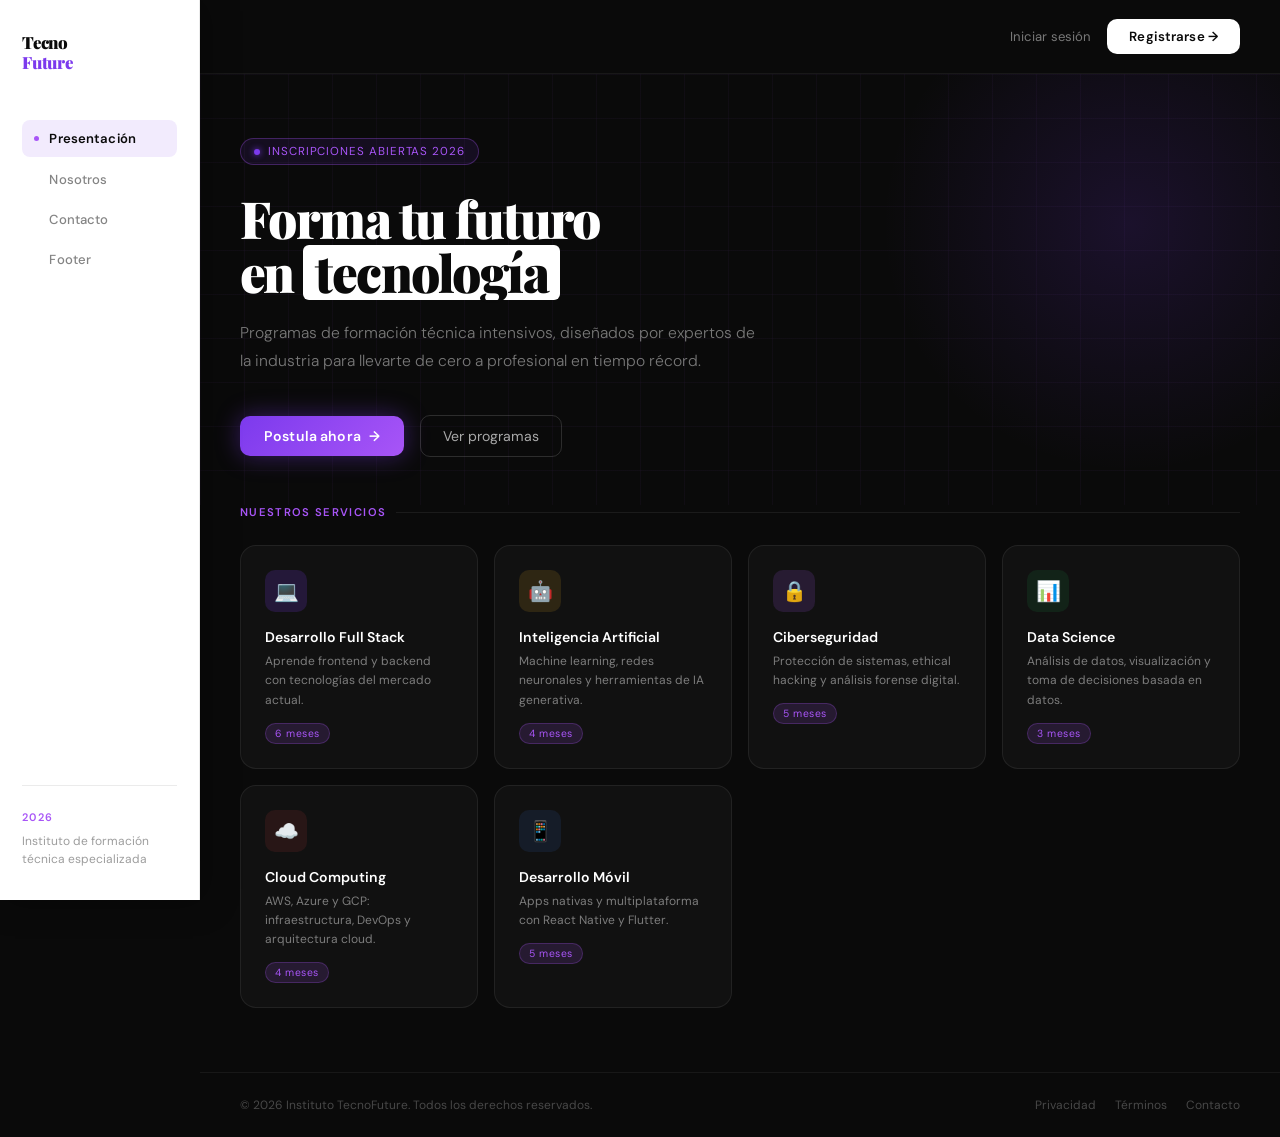
==== index.html @ e4c5d856 "header listo" ====
<!DOCTYPE html>
<html lang="es">
<head>
  <meta charset="UTF-8">
  <meta name="viewport" content="width=device-width, initial-scale=1.0">
  <title>Instituto TecnoFuture</title>
  <link href="https://fonts.googleapis.com/css2?family=Playfair+Display:wght@700;900&family=DM+Sans:opsz,wght@9..40,300;9..40,400;9..40,500;9..40,600&display=swap" rel="stylesheet">
  <style>
    :root {
      --purple:  #230443;
      --vivid:   #7c3aed;
      --glow:    #a855f7;
      --white:   #ffffff;
      --offwhite:#f4f0fa;
      --black:   #0a0a0a;
      --gray:    #1a1a2e;
      --muted:   rgba(255,255,255,0.45);
    }

    *, *::before, *::after { margin:0; padding:0; box-sizing:border-box; }

    body {
      background: var(--black);
      font-family: 'DM Sans', sans-serif;
      color: var(--white);
      min-height: 100vh;
      display: flex;
      overflow: hidden;
    }

    /* ══════════════════════════════
       SIDEBAR NAV — izquierda fija
    ══════════════════════════════ */
    .sidebar-nav {
      position: fixed;
      top: 0; left: 0;
      width: 200px;
      height: 100vh;
      background: var(--white);
      border-right: 1px solid rgba(0,0,0,0.08);
      display: flex;
      flex-direction: column;
      padding: 2rem 1.4rem;
      z-index: 50;
      box-shadow: 4px 0 32px rgba(0,0,0,0.35);
    }

    .sidebar-logo {
      font-family: 'Playfair Display', serif;
      font-size: 1.05rem;
      font-weight: 900;
      color: var(--black);
      letter-spacing: -.02em;
      margin-bottom: 3rem;
      line-height: 1.2;
    }
    .sidebar-logo em {
      font-style: normal;
      color: var(--vivid);
      display: block;
    }

    .sidebar-links {
      display: flex;
      flex-direction: column;
      gap: .2rem;
      flex: 1;
    }
    .sidebar-links a {
      display: flex;
      align-items: center;
      gap: 10px;
      color: rgba(10,10,10,0.5);
      text-decoration: none;
      font-size: .82rem;
      font-weight: 500;
      padding: 10px 12px;
      border-radius: 8px;
      transition: all .2s;
      letter-spacing: .01em;
    }
    .sidebar-links a .dot-nav {
      width: 5px; height: 5px;
      border-radius: 50%;
      background: var(--glow);
      opacity: 0;
      transition: opacity .2s;
      flex-shrink: 0;
    }
    .sidebar-links a:hover {
      color: var(--black);
      background: rgba(124,58,237,0.08);
    }
    .sidebar-links a:hover .dot-nav { opacity: 1; }
    .sidebar-links a.active {
      color: var(--black);
      background: rgba(124,58,237,0.1);
      font-weight: 600;
    }
    .sidebar-links a.active .dot-nav { opacity: 1; }

    .sidebar-bottom {
      padding-top: 1.5rem;
      border-top: 1px solid rgba(0,0,0,0.08);
    }
    .sidebar-tag {
      font-size: .68rem;
      color: var(--glow);
      letter-spacing: .1em;
      text-transform: uppercase;
      font-weight: 600;
      margin-bottom: .5rem;
    }
    .sidebar-inst {
      font-size: .75rem;
      color: rgba(10,10,10,0.4);
      line-height: 1.5;
    }

    /* ══════════════════════════════
       MAIN — contenido principal
    ══════════════════════════════ */
    .main {
      margin-left: 200px;
      flex: 1;
      min-height: 100vh;
      display: grid;
      grid-template-rows: auto 1fr auto;
      overflow-y: auto;
      background: var(--black);
    }

    /* ── TOPBAR ── */
    .topbar {
      display: flex;
      align-items: center;
      justify-content: flex-end;
      padding: 1.2rem 2.5rem;
      gap: 1rem;
      border-bottom: 1px solid rgba(255,255,255,0.06);
    }
    .topbar-link {
      font-size: .82rem;
      color: var(--muted);
      text-decoration: none;
      transition: color .2s;
    }
    .topbar-link:hover { color: var(--white); }

    .btn-register {
      display: inline-flex;
      align-items: center;
      gap: 8px;
      padding: 9px 22px;
      border-radius: 10px;
      font-size: .83rem;
      font-weight: 600;
      text-decoration: none;
      background: var(--white);
      color: var(--black);
      transition: background .2s, transform .2s, box-shadow .2s;
      letter-spacing: .01em;
    }
    .btn-register:hover {
      background: var(--offwhite);
      transform: translateY(-1px);
      box-shadow: 0 8px 24px rgba(255,255,255,0.12);
    }

    /* ── HERO SECTION ── */
    .hero {
      padding: 4rem 2.5rem 3rem;
      display: flex;
      flex-direction: column;
      justify-content: center;
      position: relative;
      overflow: hidden;
    }

    /* Grid decorativo de fondo */
    .hero::before {
      content: '';
      position: absolute; inset: 0;
      background-image:
        linear-gradient(rgba(168,85,247,0.04) 1px, transparent 1px),
        linear-gradient(90deg, rgba(168,85,247,0.04) 1px, transparent 1px);
      background-size: 44px 44px;
      pointer-events: none;
    }

    /* Orbe */
    .hero::after {
      content: '';
      position: absolute;
      width: 500px; height: 500px;
      border-radius: 50%;
      background: radial-gradient(circle, rgba(124,58,237,0.15) 0%, transparent 70%);
      top: -100px; right: -100px;
      animation: float 10s ease-in-out infinite;
      pointer-events: none;
    }
    @keyframes float {
      0%,100% { transform: translateY(0) scale(1); }
      50%      { transform: translateY(30px) scale(1.04); }
    }

    .hero-inner { position: relative; z-index: 1; max-width: 680px; }

    .hero-badge {
      display: inline-flex;
      align-items: center;
      gap: 8px;
      padding: 5px 13px;
      border: 1px solid rgba(168,85,247,.3);
      border-radius: 100px;
      font-size: .72rem;
      letter-spacing: .08em;
      text-transform: uppercase;
      color: var(--glow);
      background: rgba(124,58,237,.1);
      margin-bottom: 1.6rem;
    }
    .pulse {
      width: 6px; height: 6px; border-radius: 50%;
      background: var(--vivid); box-shadow: 0 0 6px var(--vivid);
      animation: pulse 2s ease-in-out infinite;
    }
    @keyframes pulse { 0%,100%{opacity:1} 50%{opacity:.2} }

    .hero h1 {
      font-family: 'Playfair Display', serif;
      font-size: clamp(2.6rem, 4vw, 4rem);
      font-weight: 900;
      line-height: 1.06;
      letter-spacing: -.03em;
      margin-bottom: 1.2rem;
      color: var(--white);
    }
    .hero h1 .white-block {
      display: inline-block;
      background: var(--white);
      color: var(--black);
      padding: 0 12px;
      border-radius: 6px;
    }

    .hero-sub {
      font-size: .98rem;
      font-weight: 300;
      color: var(--muted);
      line-height: 1.8;
      max-width: 520px;
      margin-bottom: 2.5rem;
    }

    .hero-ctas {
      display: flex;
      align-items: center;
      gap: 1rem;
      flex-wrap: wrap;
    }
    .btn-primary {
      display: inline-flex;
      align-items: center;
      gap: 8px;
      padding: 11px 24px;
      border-radius: 10px;
      font-size: .88rem;
      font-weight: 600;
      text-decoration: none;
      background: linear-gradient(135deg, var(--vivid), var(--glow));
      color: #fff;
      box-shadow: 0 0 24px rgba(124,58,237,.4);
      transition: transform .2s, box-shadow .2s;
      letter-spacing: .01em;
    }
    .btn-primary:hover { transform: translateY(-2px); box-shadow: 0 8px 32px rgba(124,58,237,.6); }
    .arr { transition: transform .2s; }
    .btn-primary:hover .arr { transform: translateX(4px); }

    .btn-ghost {
      display: inline-flex;
      align-items: center;
      gap: 6px;
      padding: 11px 22px;
      border-radius: 10px;
      font-size: .88rem;
      font-weight: 400;
      text-decoration: none;
      color: rgba(255,255,255,.65);
      border: 1px solid rgba(255,255,255,.14);
      transition: all .2s;
    }
    .btn-ghost:hover { color: var(--white); border-color: rgba(255,255,255,.35); background: rgba(255,255,255,.04); }

    /* ── SERVICIOS SECTION ── */
    .servicios {
      padding: 0 2.5rem 4rem;
      position: relative;
      z-index: 1;
    }

    .section-label {
      display: flex;
      align-items: center;
      gap: 10px;
      margin-bottom: 1.6rem;
    }
    .section-label span {
      font-size: .7rem;
      letter-spacing: .12em;
      text-transform: uppercase;
      color: var(--glow);
      font-weight: 600;
    }
    .section-label::after {
      content: '';
      flex: 1;
      height: 1px;
      background: rgba(255,255,255,0.07);
    }

    .servicios-grid {
      display: grid;
      grid-template-columns: repeat(auto-fill, minmax(220px, 1fr));
      gap: 1rem;
    }

    .servicio-card {
      background: rgba(255,255,255,0.03);
      border: 1px solid rgba(255,255,255,0.07);
      border-radius: 16px;
      padding: 1.5rem;
      transition: border-color .25s, background .25s, transform .25s;
      cursor: pointer;
    }
    .servicio-card:hover {
      border-color: rgba(168,85,247,.35);
      background: rgba(124,58,237,.06);
      transform: translateY(-3px);
    }

    .serv-icon {
      width: 42px; height: 42px;
      border-radius: 10px;
      display: grid; place-items: center;
      font-size: 20px;
      margin-bottom: 1rem;
    }
    .s1 { background: rgba(124,58,237,.18); }
    .s2 { background: rgba(251,191,36,.12); }
    .s3 { background: rgba(168,85,247,.14); }
    .s4 { background: rgba(34,197,94,.1); }
    .s5 { background: rgba(239,68,68,.1); }
    .s6 { background: rgba(59,130,246,.1); }

    .serv-nombre {
      font-size: .88rem;
      font-weight: 600;
      color: var(--white);
      margin-bottom: .4rem;
    }
    .serv-desc {
      font-size: .75rem;
      color: var(--muted);
      line-height: 1.6;
    }
    .serv-tag {
      display: inline-block;
      margin-top: .8rem;
      font-size: .65rem;
      padding: 3px 9px;
      border-radius: 100px;
      background: rgba(168,85,247,.14);
      border: 1px solid rgba(168,85,247,.25);
      color: var(--glow);
      letter-spacing: .05em;
    }

    /* ── FOOTER ── */
    footer {
      border-top: 1px solid rgba(255,255,255,0.06);
      padding: 1.5rem 2.5rem;
      display: flex;
      align-items: center;
      justify-content: space-between;
      gap: 1rem;
      flex-wrap: wrap;
    }
    .footer-copy {
      font-size: .75rem;
      color: rgba(255,255,255,.25);
    }
    .footer-links {
      display: flex;
      gap: 1.2rem;
    }
    .footer-links a {
      font-size: .75rem;
      color: rgba(255,255,255,.25);
      text-decoration: none;
      transition: color .2s;
    }
    .footer-links a:hover { color: rgba(255,255,255,.6); }

    /* ── Responsive ── */
    @media (max-width: 700px) {
      .sidebar-nav { width: 160px; }
      .main { margin-left: 160px; }
      .servicios-grid { grid-template-columns: 1fr 1fr; }
    }
    @media (max-width: 500px) {
      .sidebar-nav { display: none; }
      .main { margin-left: 0; }
      .servicios-grid { grid-template-columns: 1fr; }
    }
  </style>
</head>
<body>

  <!-- ══ SIDEBAR NAV ══ -->
  <aside class="sidebar-nav">
    <div class="sidebar-logo">Tecno<em>Future</em></div>

    <nav class="sidebar-links">
      <a href="#" class="active">
        <span class="dot-nav"></span>Presentación
      </a>
      <a href="#">
        <span class="dot-nav"></span>Nosotros
      </a>
      <a href="#">
        <span class="dot-nav"></span>Contacto
      </a>
      <a href="#">
        <span class="dot-nav"></span>Footer
      </a>
    </nav>

    <div class="sidebar-bottom">
      <div class="sidebar-tag">2026</div>
      <p class="sidebar-inst">Instituto de formación técnica especializada</p>
    </div>
  </aside>

  <!-- ══ MAIN ══ -->
  <div class="main">

    <!-- Topbar con registrar -->
    <div class="topbar">
      <a href="#" class="topbar-link">Iniciar sesión</a>
      <a href="#" class="btn-register">Registrarse →</a>
    </div>

    <!-- Hero / Presentación -->
    <section class="hero">
      <div class="hero-inner">
        <div class="hero-badge">
          <span class="pulse"></span>
          Inscripciones abiertas 2026
        </div>

        <h1>
          Forma tu futuro<br>
          en <span class="white-block">tecnología</span>
        </h1>

        <p class="hero-sub">
          Programas de formación técnica intensivos, diseñados por expertos
          de la industria para llevarte de cero a profesional en tiempo récord.
        </p>

        <div class="hero-ctas">
          <a href="#" class="btn-primary">Postula ahora <span class="arr">→</span></a>
          <a href="#" class="btn-ghost">Ver programas</a>
        </div>
      </div>
    </section>

    <!-- Servicios -->
    <section class="servicios">
      <div class="section-label">
        <span>Nuestros servicios</span>
      </div>

      <div class="servicios-grid">

        <div class="servicio-card">
          <div class="serv-icon s1">💻</div>
          <div class="serv-nombre">Desarrollo Full Stack</div>
          <div class="serv-desc">Aprende frontend y backend con tecnologías del mercado actual.</div>
          <span class="serv-tag">6 meses</span>
        </div>

        <div class="servicio-card">
          <div class="serv-icon s2">🤖</div>
          <div class="serv-nombre">Inteligencia Artificial</div>
          <div class="serv-desc">Machine learning, redes neuronales y herramientas de IA generativa.</div>
          <span class="serv-tag">4 meses</span>
        </div>

        <div class="servicio-card">
          <div class="serv-icon s3">🔒</div>
          <div class="serv-nombre">Ciberseguridad</div>
          <div class="serv-desc">Protección de sistemas, ethical hacking y análisis forense digital.</div>
          <span class="serv-tag">5 meses</span>
        </div>

        <div class="servicio-card">
          <div class="serv-icon s4">📊</div>
          <div class="serv-nombre">Data Science</div>
          <div class="serv-desc">Análisis de datos, visualización y toma de decisiones basada en datos.</div>
          <span class="serv-tag">3 meses</span>
        </div>

        <div class="servicio-card">
          <div class="serv-icon s5">☁️</div>
          <div class="serv-nombre">Cloud Computing</div>
          <div class="serv-desc">AWS, Azure y GCP: infraestructura, DevOps y arquitectura cloud.</div>
          <span class="serv-tag">4 meses</span>
        </div>

        <div class="servicio-card">
          <div class="serv-icon s6">📱</div>
          <div class="serv-nombre">Desarrollo Móvil</div>
          <div class="serv-desc">Apps nativas y multiplataforma con React Native y Flutter.</div>
          <span class="serv-tag">5 meses</span>
        </div>

      </div>
    </section>

    <!-- Footer -->
    <footer>
      <span class="footer-copy">© 2026 Instituto TecnoFuture. Todos los derechos reservados.</span>
      <div class="footer-links">
        <a href="#">Privacidad</a>
        <a href="#">Términos</a>
        <a href="#">Contacto</a>
      </div>
    </footer>

  </div>

</body>
</html>
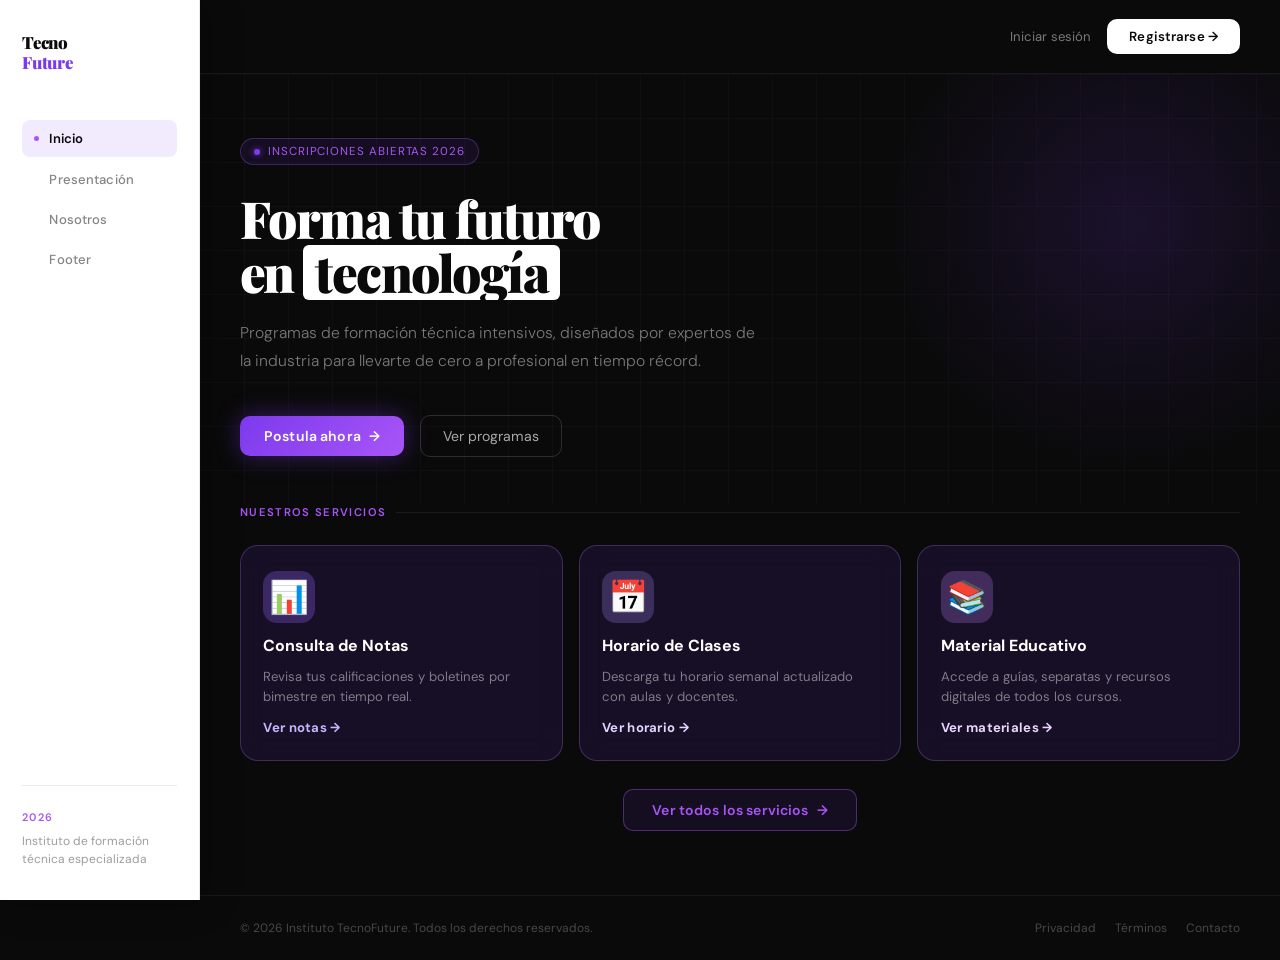
==== commit 247c43c9: "nose" ====
--- a/index.html
+++ b/index.html
@@ -4,417 +4,7 @@
   <meta charset="UTF-8">
   <meta name="viewport" content="width=device-width, initial-scale=1.0">
   <title>Instituto TecnoFuture</title>
-  <link href="https://fonts.googleapis.com/css2?family=Playfair+Display:wght@700;900&family=DM+Sans:opsz,wght@9..40,300;9..40,400;9..40,500;9..40,600&display=swap" rel="stylesheet">
-  <style>
-    :root {
-      --purple:  #230443;
-      --vivid:   #7c3aed;
-      --glow:    #a855f7;
-      --white:   #ffffff;
-      --offwhite:#f4f0fa;
-      --black:   #0a0a0a;
-      --gray:    #1a1a2e;
-      --muted:   rgba(255,255,255,0.45);
-    }
-
-    *, *::before, *::after { margin:0; padding:0; box-sizing:border-box; }
-
-    body {
-      background: var(--black);
-      font-family: 'DM Sans', sans-serif;
-      color: var(--white);
-      min-height: 100vh;
-      display: flex;
-      overflow: hidden;
-    }
-
-    /* ══════════════════════════════
-       SIDEBAR NAV — izquierda fija
-    ══════════════════════════════ */
-    .sidebar-nav {
-      position: fixed;
-      top: 0; left: 0;
-      width: 200px;
-      height: 100vh;
-      background: var(--white);
-      border-right: 1px solid rgba(0,0,0,0.08);
-      display: flex;
-      flex-direction: column;
-      padding: 2rem 1.4rem;
-      z-index: 50;
-      box-shadow: 4px 0 32px rgba(0,0,0,0.35);
-    }
-
-    .sidebar-logo {
-      font-family: 'Playfair Display', serif;
-      font-size: 1.05rem;
-      font-weight: 900;
-      color: var(--black);
-      letter-spacing: -.02em;
-      margin-bottom: 3rem;
-      line-height: 1.2;
-    }
-    .sidebar-logo em {
-      font-style: normal;
-      color: var(--vivid);
-      display: block;
-    }
-
-    .sidebar-links {
-      display: flex;
-      flex-direction: column;
-      gap: .2rem;
-      flex: 1;
-    }
-    .sidebar-links a {
-      display: flex;
-      align-items: center;
-      gap: 10px;
-      color: rgba(10,10,10,0.5);
-      text-decoration: none;
-      font-size: .82rem;
-      font-weight: 500;
-      padding: 10px 12px;
-      border-radius: 8px;
-      transition: all .2s;
-      letter-spacing: .01em;
-    }
-    .sidebar-links a .dot-nav {
-      width: 5px; height: 5px;
-      border-radius: 50%;
-      background: var(--glow);
-      opacity: 0;
-      transition: opacity .2s;
-      flex-shrink: 0;
-    }
-    .sidebar-links a:hover {
-      color: var(--black);
-      background: rgba(124,58,237,0.08);
-    }
-    .sidebar-links a:hover .dot-nav { opacity: 1; }
-    .sidebar-links a.active {
-      color: var(--black);
-      background: rgba(124,58,237,0.1);
-      font-weight: 600;
-    }
-    .sidebar-links a.active .dot-nav { opacity: 1; }
-
-    .sidebar-bottom {
-      padding-top: 1.5rem;
-      border-top: 1px solid rgba(0,0,0,0.08);
-    }
-    .sidebar-tag {
-      font-size: .68rem;
-      color: var(--glow);
-      letter-spacing: .1em;
-      text-transform: uppercase;
-      font-weight: 600;
-      margin-bottom: .5rem;
-    }
-    .sidebar-inst {
-      font-size: .75rem;
-      color: rgba(10,10,10,0.4);
-      line-height: 1.5;
-    }
-
-    /* ══════════════════════════════
-       MAIN — contenido principal
-    ══════════════════════════════ */
-    .main {
-      margin-left: 200px;
-      flex: 1;
-      min-height: 100vh;
-      display: grid;
-      grid-template-rows: auto 1fr auto;
-      overflow-y: auto;
-      background: var(--black);
-    }
-
-    /* ── TOPBAR ── */
-    .topbar {
-      display: flex;
-      align-items: center;
-      justify-content: flex-end;
-      padding: 1.2rem 2.5rem;
-      gap: 1rem;
-      border-bottom: 1px solid rgba(255,255,255,0.06);
-    }
-    .topbar-link {
-      font-size: .82rem;
-      color: var(--muted);
-      text-decoration: none;
-      transition: color .2s;
-    }
-    .topbar-link:hover { color: var(--white); }
-
-    .btn-register {
-      display: inline-flex;
-      align-items: center;
-      gap: 8px;
-      padding: 9px 22px;
-      border-radius: 10px;
-      font-size: .83rem;
-      font-weight: 600;
-      text-decoration: none;
-      background: var(--white);
-      color: var(--black);
-      transition: background .2s, transform .2s, box-shadow .2s;
-      letter-spacing: .01em;
-    }
-    .btn-register:hover {
-      background: var(--offwhite);
-      transform: translateY(-1px);
-      box-shadow: 0 8px 24px rgba(255,255,255,0.12);
-    }
-
-    /* ── HERO SECTION ── */
-    .hero {
-      padding: 4rem 2.5rem 3rem;
-      display: flex;
-      flex-direction: column;
-      justify-content: center;
-      position: relative;
-      overflow: hidden;
-    }
-
-    /* Grid decorativo de fondo */
-    .hero::before {
-      content: '';
-      position: absolute; inset: 0;
-      background-image:
-        linear-gradient(rgba(168,85,247,0.04) 1px, transparent 1px),
-        linear-gradient(90deg, rgba(168,85,247,0.04) 1px, transparent 1px);
-      background-size: 44px 44px;
-      pointer-events: none;
-    }
-
-    /* Orbe */
-    .hero::after {
-      content: '';
-      position: absolute;
-      width: 500px; height: 500px;
-      border-radius: 50%;
-      background: radial-gradient(circle, rgba(124,58,237,0.15) 0%, transparent 70%);
-      top: -100px; right: -100px;
-      animation: float 10s ease-in-out infinite;
-      pointer-events: none;
-    }
-    @keyframes float {
-      0%,100% { transform: translateY(0) scale(1); }
-      50%      { transform: translateY(30px) scale(1.04); }
-    }
-
-    .hero-inner { position: relative; z-index: 1; max-width: 680px; }
-
-    .hero-badge {
-      display: inline-flex;
-      align-items: center;
-      gap: 8px;
-      padding: 5px 13px;
-      border: 1px solid rgba(168,85,247,.3);
-      border-radius: 100px;
-      font-size: .72rem;
-      letter-spacing: .08em;
-      text-transform: uppercase;
-      color: var(--glow);
-      background: rgba(124,58,237,.1);
-      margin-bottom: 1.6rem;
-    }
-    .pulse {
-      width: 6px; height: 6px; border-radius: 50%;
-      background: var(--vivid); box-shadow: 0 0 6px var(--vivid);
-      animation: pulse 2s ease-in-out infinite;
-    }
-    @keyframes pulse { 0%,100%{opacity:1} 50%{opacity:.2} }
-
-    .hero h1 {
-      font-family: 'Playfair Display', serif;
-      font-size: clamp(2.6rem, 4vw, 4rem);
-      font-weight: 900;
-      line-height: 1.06;
-      letter-spacing: -.03em;
-      margin-bottom: 1.2rem;
-      color: var(--white);
-    }
-    .hero h1 .white-block {
-      display: inline-block;
-      background: var(--white);
-      color: var(--black);
-      padding: 0 12px;
-      border-radius: 6px;
-    }
-
-    .hero-sub {
-      font-size: .98rem;
-      font-weight: 300;
-      color: var(--muted);
-      line-height: 1.8;
-      max-width: 520px;
-      margin-bottom: 2.5rem;
-    }
-
-    .hero-ctas {
-      display: flex;
-      align-items: center;
-      gap: 1rem;
-      flex-wrap: wrap;
-    }
-    .btn-primary {
-      display: inline-flex;
-      align-items: center;
-      gap: 8px;
-      padding: 11px 24px;
-      border-radius: 10px;
-      font-size: .88rem;
-      font-weight: 600;
-      text-decoration: none;
-      background: linear-gradient(135deg, var(--vivid), var(--glow));
-      color: #fff;
-      box-shadow: 0 0 24px rgba(124,58,237,.4);
-      transition: transform .2s, box-shadow .2s;
-      letter-spacing: .01em;
-    }
-    .btn-primary:hover { transform: translateY(-2px); box-shadow: 0 8px 32px rgba(124,58,237,.6); }
-    .arr { transition: transform .2s; }
-    .btn-primary:hover .arr { transform: translateX(4px); }
-
-    .btn-ghost {
-      display: inline-flex;
-      align-items: center;
-      gap: 6px;
-      padding: 11px 22px;
-      border-radius: 10px;
-      font-size: .88rem;
-      font-weight: 400;
-      text-decoration: none;
-      color: rgba(255,255,255,.65);
-      border: 1px solid rgba(255,255,255,.14);
-      transition: all .2s;
-    }
-    .btn-ghost:hover { color: var(--white); border-color: rgba(255,255,255,.35); background: rgba(255,255,255,.04); }
-
-    /* ── SERVICIOS SECTION ── */
-    .servicios {
-      padding: 0 2.5rem 4rem;
-      position: relative;
-      z-index: 1;
-    }
-
-    .section-label {
-      display: flex;
-      align-items: center;
-      gap: 10px;
-      margin-bottom: 1.6rem;
-    }
-    .section-label span {
-      font-size: .7rem;
-      letter-spacing: .12em;
-      text-transform: uppercase;
-      color: var(--glow);
-      font-weight: 600;
-    }
-    .section-label::after {
-      content: '';
-      flex: 1;
-      height: 1px;
-      background: rgba(255,255,255,0.07);
-    }
-
-    .servicios-grid {
-      display: grid;
-      grid-template-columns: repeat(auto-fill, minmax(220px, 1fr));
-      gap: 1rem;
-    }
-
-    .servicio-card {
-      background: rgba(255,255,255,0.03);
-      border: 1px solid rgba(255,255,255,0.07);
-      border-radius: 16px;
-      padding: 1.5rem;
-      transition: border-color .25s, background .25s, transform .25s;
-      cursor: pointer;
-    }
-    .servicio-card:hover {
-      border-color: rgba(168,85,247,.35);
-      background: rgba(124,58,237,.06);
-      transform: translateY(-3px);
-    }
-
-    .serv-icon {
-      width: 42px; height: 42px;
-      border-radius: 10px;
-      display: grid; place-items: center;
-      font-size: 20px;
-      margin-bottom: 1rem;
-    }
-    .s1 { background: rgba(124,58,237,.18); }
-    .s2 { background: rgba(251,191,36,.12); }
-    .s3 { background: rgba(168,85,247,.14); }
-    .s4 { background: rgba(34,197,94,.1); }
-    .s5 { background: rgba(239,68,68,.1); }
-    .s6 { background: rgba(59,130,246,.1); }
-
-    .serv-nombre {
-      font-size: .88rem;
-      font-weight: 600;
-      color: var(--white);
-      margin-bottom: .4rem;
-    }
-    .serv-desc {
-      font-size: .75rem;
-      color: var(--muted);
-      line-height: 1.6;
-    }
-    .serv-tag {
-      display: inline-block;
-      margin-top: .8rem;
-      font-size: .65rem;
-      padding: 3px 9px;
-      border-radius: 100px;
-      background: rgba(168,85,247,.14);
-      border: 1px solid rgba(168,85,247,.25);
-      color: var(--glow);
-      letter-spacing: .05em;
-    }
-
-    /* ── FOOTER ── */
-    footer {
-      border-top: 1px solid rgba(255,255,255,0.06);
-      padding: 1.5rem 2.5rem;
-      display: flex;
-      align-items: center;
-      justify-content: space-between;
-      gap: 1rem;
-      flex-wrap: wrap;
-    }
-    .footer-copy {
-      font-size: .75rem;
-      color: rgba(255,255,255,.25);
-    }
-    .footer-links {
-      display: flex;
-      gap: 1.2rem;
-    }
-    .footer-links a {
-      font-size: .75rem;
-      color: rgba(255,255,255,.25);
-      text-decoration: none;
-      transition: color .2s;
-    }
-    .footer-links a:hover { color: rgba(255,255,255,.6); }
-
-    /* ── Responsive ── */
-    @media (max-width: 700px) {
-      .sidebar-nav { width: 160px; }
-      .main { margin-left: 160px; }
-      .servicios-grid { grid-template-columns: 1fr 1fr; }
-    }
-    @media (max-width: 500px) {
-      .sidebar-nav { display: none; }
-      .main { margin-left: 0; }
-      .servicios-grid { grid-template-columns: 1fr; }
-    }
-  </style>
+  <link rel="stylesheet" href="css/styles.css">
 </head>
 <body>
 
@@ -423,16 +13,16 @@
     <div class="sidebar-logo">Tecno<em>Future</em></div>
 
     <nav class="sidebar-links">
-      <a href="#" class="active">
+      <a href="index.html" class="active">
+        <span class="dot-nav"></span>Inicio
+      </a>
+      <a href="html/presentacion.html">
         <span class="dot-nav"></span>Presentación
       </a>
       <a href="#">
         <span class="dot-nav"></span>Nosotros
       </a>
-      <a href="#">
-        <span class="dot-nav"></span>Contacto
-      </a>
-      <a href="#">
+      <a href="html/footer.html">
         <span class="dot-nav"></span>Footer
       </a>
     </nav>
@@ -483,50 +73,14 @@
         <span>Nuestros servicios</span>
       </div>
 
-      <div class="servicios-grid">
+      <div class="servicios-grid" id="preview-servicios">
+        <!-- Las 3 primeras tarjetas se renderizan desde script/servicios.js -->
+      </div>
 
-        <div class="servicio-card">
-          <div class="serv-icon s1">💻</div>
-          <div class="serv-nombre">Desarrollo Full Stack</div>
-          <div class="serv-desc">Aprende frontend y backend con tecnologías del mercado actual.</div>
-          <span class="serv-tag">6 meses</span>
-        </div>
-
-        <div class="servicio-card">
-          <div class="serv-icon s2">🤖</div>
-          <div class="serv-nombre">Inteligencia Artificial</div>
-          <div class="serv-desc">Machine learning, redes neuronales y herramientas de IA generativa.</div>
-          <span class="serv-tag">4 meses</span>
-        </div>
-
-        <div class="servicio-card">
-          <div class="serv-icon s3">🔒</div>
-          <div class="serv-nombre">Ciberseguridad</div>
-          <div class="serv-desc">Protección de sistemas, ethical hacking y análisis forense digital.</div>
-          <span class="serv-tag">5 meses</span>
-        </div>
-
-        <div class="servicio-card">
-          <div class="serv-icon s4">📊</div>
-          <div class="serv-nombre">Data Science</div>
-          <div class="serv-desc">Análisis de datos, visualización y toma de decisiones basada en datos.</div>
-          <span class="serv-tag">3 meses</span>
-        </div>
-
-        <div class="servicio-card">
-          <div class="serv-icon s5">☁️</div>
-          <div class="serv-nombre">Cloud Computing</div>
-          <div class="serv-desc">AWS, Azure y GCP: infraestructura, DevOps y arquitectura cloud.</div>
-          <span class="serv-tag">4 meses</span>
-        </div>
-
-        <div class="servicio-card">
-          <div class="serv-icon s6">📱</div>
-          <div class="serv-nombre">Desarrollo Móvil</div>
-          <div class="serv-desc">Apps nativas y multiplataforma con React Native y Flutter.</div>
-          <span class="serv-tag">5 meses</span>
-        </div>
-
+      <div class="servicios-ver-mas">
+        <a href="html/servicios.html" class="btn-ver-mas">
+          Ver todos los servicios <span class="arr">→</span>
+        </a>
       </div>
     </section>
 
@@ -542,5 +96,27 @@
 
   </div>
 
+  <script>
+    const serviciosPreview = [
+      { clase: 'c1', icono: '📊', titulo: 'Consulta de Notas',    descripcion: 'Revisa tus calificaciones y boletines por bimestre en tiempo real.',  enlace: 'Ver notas →' },
+      { clase: 'c2', icono: '📅', titulo: 'Horario de Clases',    descripcion: 'Descarga tu horario semanal actualizado con aulas y docentes.',         enlace: 'Ver horario →' },
+      { clase: 'c3', icono: '📚', titulo: 'Material Educativo',   descripcion: 'Accede a guías, separatas y recursos digitales de todos los cursos.',   enlace: 'Ver materiales →' }
+    ];
+
+    document.addEventListener('DOMContentLoaded', function () {
+      const grid = document.getElementById('preview-servicios');
+      serviciosPreview.forEach(function (s) {
+        const card = document.createElement('div');
+        card.className = 'card ' + s.clase;
+        card.innerHTML =
+          '<div class="card-icon">' + s.icono + '</div>' +
+          '<h3>' + s.titulo + '</h3>' +
+          '<p>' + s.descripcion + '</p>' +
+          '<span class="card-link">' + s.enlace + '</span>';
+        grid.appendChild(card);
+      });
+    });
+  </script>
+
 </body>
 </html>
--- a/css/styles.css
+++ b/css/styles.css
@@ -0,0 +1,502 @@
+@import url('https://fonts.googleapis.com/css2?family=Playfair+Display:wght@700;900&family=DM+Sans:opsz,wght@9..40,300;9..40,400;9..40,500;9..40,600&display=swap');
+
+:root {
+  --purple:  #230443;
+  --vivid:   #7c3aed;
+  --glow:    #a855f7;
+  --white:   #ffffff;
+  --offwhite:#f4f0fa;
+  --black:   #0a0a0a;
+  --gray:    #1a1a2e;
+  --muted:   rgba(255,255,255,0.45);
+}
+
+*, *::before, *::after { margin:0; padding:0; box-sizing:border-box; }
+
+body {
+  background: var(--black);
+  font-family: 'DM Sans', sans-serif;
+  color: var(--white);
+  min-height: 100vh;
+  display: flex;
+  overflow: hidden;
+}
+
+/* ══════════════════════════════
+   SIDEBAR NAV — izquierda fija
+══════════════════════════════ */
+.sidebar-nav {
+  position: fixed;
+  top: 0; left: 0;
+  width: 200px;
+  height: 100vh;
+  background: var(--white);
+  border-right: 1px solid rgba(0,0,0,0.08);
+  display: flex;
+  flex-direction: column;
+  padding: 2rem 1.4rem;
+  z-index: 50;
+  box-shadow: 4px 0 32px rgba(0,0,0,0.35);
+}
+
+.sidebar-logo {
+  font-family: 'Playfair Display', serif;
+  font-size: 1.05rem;
+  font-weight: 900;
+  color: var(--black);
+  letter-spacing: -.02em;
+  margin-bottom: 3rem;
+  line-height: 1.2;
+}
+.sidebar-logo em {
+  font-style: normal;
+  color: var(--vivid);
+  display: block;
+}
+
+.sidebar-links {
+  display: flex;
+  flex-direction: column;
+  gap: .2rem;
+  flex: 1;
+}
+.sidebar-links a {
+  display: flex;
+  align-items: center;
+  gap: 10px;
+  color: rgba(10,10,10,0.5);
+  text-decoration: none;
+  font-size: .82rem;
+  font-weight: 500;
+  padding: 10px 12px;
+  border-radius: 8px;
+  transition: all .2s;
+  letter-spacing: .01em;
+}
+.sidebar-links a .dot-nav {
+  width: 5px; height: 5px;
+  border-radius: 50%;
+  background: var(--glow);
+  opacity: 0;
+  transition: opacity .2s;
+  flex-shrink: 0;
+}
+.sidebar-links a:hover {
+  color: var(--black);
+  background: rgba(124,58,237,0.08);
+}
+.sidebar-links a:hover .dot-nav { opacity: 1; }
+.sidebar-links a.active {
+  color: var(--black);
+  background: rgba(124,58,237,0.1);
+  font-weight: 600;
+}
+.sidebar-links a.active .dot-nav { opacity: 1; }
+
+.sidebar-bottom {
+  padding-top: 1.5rem;
+  border-top: 1px solid rgba(0,0,0,0.08);
+}
+.sidebar-tag {
+  font-size: .68rem;
+  color: var(--glow);
+  letter-spacing: .1em;
+  text-transform: uppercase;
+  font-weight: 600;
+  margin-bottom: .5rem;
+}
+.sidebar-inst {
+  font-size: .75rem;
+  color: rgba(10,10,10,0.4);
+  line-height: 1.5;
+}
+
+/* ══════════════════════════════
+   MAIN — contenido principal
+══════════════════════════════ */
+.main {
+  margin-left: 200px;
+  flex: 1;
+  min-height: 100vh;
+  display: grid;
+  grid-template-rows: auto 1fr auto;
+  overflow-y: auto;
+  background: var(--black);
+}
+
+/* ── TOPBAR ── */
+.topbar {
+  display: flex;
+  align-items: center;
+  justify-content: flex-end;
+  padding: 1.2rem 2.5rem;
+  gap: 1rem;
+  border-bottom: 1px solid rgba(255,255,255,0.06);
+}
+.topbar-link {
+  font-size: .82rem;
+  color: var(--muted);
+  text-decoration: none;
+  transition: color .2s;
+}
+.topbar-link:hover { color: var(--white); }
+
+.btn-register {
+  display: inline-flex;
+  align-items: center;
+  gap: 8px;
+  padding: 9px 22px;
+  border-radius: 10px;
+  font-size: .83rem;
+  font-weight: 600;
+  text-decoration: none;
+  background: var(--white);
+  color: var(--black);
+  transition: background .2s, transform .2s, box-shadow .2s;
+  letter-spacing: .01em;
+}
+.btn-register:hover {
+  background: var(--offwhite);
+  transform: translateY(-1px);
+  box-shadow: 0 8px 24px rgba(255,255,255,0.12);
+}
+
+/* ── HERO SECTION ── */
+.hero {
+  padding: 4rem 2.5rem 3rem;
+  display: flex;
+  flex-direction: column;
+  justify-content: center;
+  position: relative;
+  overflow: hidden;
+}
+
+/* Grid decorativo de fondo */
+.hero::before {
+  content: '';
+  position: absolute; inset: 0;
+  background-image:
+    linear-gradient(rgba(168,85,247,0.04) 1px, transparent 1px),
+    linear-gradient(90deg, rgba(168,85,247,0.04) 1px, transparent 1px);
+  background-size: 44px 44px;
+  pointer-events: none;
+}
+
+/* Orbe */
+.hero::after {
+  content: '';
+  position: absolute;
+  width: 500px; height: 500px;
+  border-radius: 50%;
+  background: radial-gradient(circle, rgba(124,58,237,0.15) 0%, transparent 70%);
+  top: -100px; right: -100px;
+  animation: float 10s ease-in-out infinite;
+  pointer-events: none;
+}
+@keyframes float {
+  0%,100% { transform: translateY(0) scale(1); }
+  50%      { transform: translateY(30px) scale(1.04); }
+}
+
+.hero-inner { position: relative; z-index: 1; max-width: 680px; }
+
+.hero-badge {
+  display: inline-flex;
+  align-items: center;
+  gap: 8px;
+  padding: 5px 13px;
+  border: 1px solid rgba(168,85,247,.3);
+  border-radius: 100px;
+  font-size: .72rem;
+  letter-spacing: .08em;
+  text-transform: uppercase;
+  color: var(--glow);
+  background: rgba(124,58,237,.1);
+  margin-bottom: 1.6rem;
+}
+.pulse {
+  width: 6px; height: 6px; border-radius: 50%;
+  background: var(--vivid); box-shadow: 0 0 6px var(--vivid);
+  animation: pulse 2s ease-in-out infinite;
+}
+@keyframes pulse { 0%,100%{opacity:1} 50%{opacity:.2} }
+
+.hero h1 {
+  font-family: 'Playfair Display', serif;
+  font-size: clamp(2.6rem, 4vw, 4rem);
+  font-weight: 900;
+  line-height: 1.06;
+  letter-spacing: -.03em;
+  margin-bottom: 1.2rem;
+  color: var(--white);
+}
+.hero h1 .white-block {
+  display: inline-block;
+  background: var(--white);
+  color: var(--black);
+  padding: 0 12px;
+  border-radius: 6px;
+}
+
+.hero-sub {
+  font-size: .98rem;
+  font-weight: 300;
+  color: var(--muted);
+  line-height: 1.8;
+  max-width: 520px;
+  margin-bottom: 2.5rem;
+}
+
+.hero-ctas {
+  display: flex;
+  align-items: center;
+  gap: 1rem;
+  flex-wrap: wrap;
+}
+.btn-primary {
+  display: inline-flex;
+  align-items: center;
+  gap: 8px;
+  padding: 11px 24px;
+  border-radius: 10px;
+  font-size: .88rem;
+  font-weight: 600;
+  text-decoration: none;
+  background: linear-gradient(135deg, var(--vivid), var(--glow));
+  color: #fff;
+  box-shadow: 0 0 24px rgba(124,58,237,.4);
+  transition: transform .2s, box-shadow .2s;
+  letter-spacing: .01em;
+}
+.btn-primary:hover { transform: translateY(-2px); box-shadow: 0 8px 32px rgba(124,58,237,.6); }
+.arr { transition: transform .2s; }
+.btn-primary:hover .arr { transform: translateX(4px); }
+
+.btn-ghost {
+  display: inline-flex;
+  align-items: center;
+  gap: 6px;
+  padding: 11px 22px;
+  border-radius: 10px;
+  font-size: .88rem;
+  font-weight: 400;
+  text-decoration: none;
+  color: rgba(255,255,255,.65);
+  border: 1px solid rgba(255,255,255,.14);
+  transition: all .2s;
+}
+.btn-ghost:hover { color: var(--white); border-color: rgba(255,255,255,.35); background: rgba(255,255,255,.04); }
+
+/* ── SERVICIOS SECTION ── */
+.servicios {
+  padding: 0 2.5rem 4rem;
+  position: relative;
+  z-index: 1;
+}
+
+.section-label {
+  display: flex;
+  align-items: center;
+  gap: 10px;
+  margin-bottom: 1.6rem;
+}
+.section-label span {
+  font-size: .7rem;
+  letter-spacing: .12em;
+  text-transform: uppercase;
+  color: var(--glow);
+  font-weight: 600;
+}
+.section-label::after {
+  content: '';
+  flex: 1;
+  height: 1px;
+  background: rgba(255,255,255,0.07);
+}
+
+.servicios-grid {
+  display: grid;
+  grid-template-columns: repeat(auto-fill, minmax(220px, 1fr));
+  gap: 1rem;
+}
+
+.servicio-card {
+  background: rgba(255,255,255,0.03);
+  border: 1px solid rgba(255,255,255,0.07);
+  border-radius: 16px;
+  padding: 1.5rem;
+  transition: border-color .25s, background .25s, transform .25s;
+  cursor: pointer;
+}
+.servicio-card:hover {
+  border-color: rgba(168,85,247,.35);
+  background: rgba(124,58,237,.06);
+  transform: translateY(-3px);
+}
+
+.serv-icon {
+  width: 42px; height: 42px;
+  border-radius: 10px;
+  display: grid; place-items: center;
+  font-size: 20px;
+  margin-bottom: 1rem;
+}
+.s1 { background: rgba(124,58,237,.18); }
+.s2 { background: rgba(251,191,36,.12); }
+.s3 { background: rgba(168,85,247,.14); }
+.s4 { background: rgba(34,197,94,.1); }
+.s5 { background: rgba(239,68,68,.1); }
+.s6 { background: rgba(59,130,246,.1); }
+
+.serv-nombre {
+  font-size: .88rem;
+  font-weight: 600;
+  color: var(--white);
+  margin-bottom: .4rem;
+}
+.serv-desc {
+  font-size: .75rem;
+  color: var(--muted);
+  line-height: 1.6;
+}
+.serv-tag {
+  display: inline-block;
+  margin-top: .8rem;
+  font-size: .65rem;
+  padding: 3px 9px;
+  border-radius: 100px;
+  background: rgba(168,85,247,.14);
+  border: 1px solid rgba(168,85,247,.25);
+  color: var(--glow);
+  letter-spacing: .05em;
+}
+
+/* ── FOOTER ── */
+footer {
+  border-top: 1px solid rgba(255,255,255,0.06);
+  padding: 1.5rem 2.5rem;
+  display: flex;
+  align-items: center;
+  justify-content: space-between;
+  gap: 1rem;
+  flex-wrap: wrap;
+}
+.footer-copy {
+  font-size: .75rem;
+  color: rgba(255,255,255,.25);
+}
+.footer-links {
+  display: flex;
+  gap: 1.2rem;
+}
+.footer-links a {
+  font-size: .75rem;
+  color: rgba(255,255,255,.25);
+  text-decoration: none;
+  transition: color .2s;
+}
+.footer-links a:hover { color: rgba(255,255,255,.6); }
+
+/* ── SERVICIOS PREVIEW (tarjetas del index) ── */
+.servicios-grid {
+  display: grid;
+  grid-template-columns: repeat(3, 1fr);
+  gap: 1rem;
+}
+
+.card {
+  background: rgba(124, 58, 237, 0.12);
+  border: 1px solid rgba(192, 132, 252, 0.25);
+  border-radius: 18px;
+  padding: 1.6rem 1.4rem 1.5rem;
+  backdrop-filter: blur(14px);
+  cursor: pointer;
+  transition: transform .25s, box-shadow .25s, background .25s;
+  display: flex;
+  flex-direction: column;
+  gap: .7rem;
+}
+.card:hover {
+  transform: translateY(-6px) scale(1.02);
+  background: rgba(255, 255, 255, 0.08);
+  box-shadow: 0 12px 40px rgba(0,0,0,.35);
+  border-color: rgba(168,85,247,.5);
+}
+.card-icon {
+  font-size: 2rem;
+  width: 52px; height: 52px;
+  border-radius: 14px;
+  display: grid; place-items: center;
+  flex-shrink: 0;
+}
+.card h3 {
+  font-size: 1rem;
+  font-weight: 700;
+  color: var(--white);
+}
+.card p {
+  font-size: .82rem;
+  color: var(--muted);
+  line-height: 1.55;
+}
+.card-link {
+  margin-top: auto;
+  display: inline-flex;
+  align-items: center;
+  gap: .35rem;
+  font-size: .82rem;
+  font-weight: 700;
+  color: var(--glow);
+  letter-spacing: .3px;
+  transition: gap .2s;
+  text-decoration: none;
+}
+.card:hover .card-link { gap: .6rem; }
+
+/* colores íconos por clase */
+.c1 .card-icon { background: rgba(139,92,246,.30);  color: #c4b5fd; }
+.c2 .card-icon { background: rgba(167,139,250,.25); color: #ddd6fe; }
+.c3 .card-icon { background: rgba(192,132,252,.25); color: #e9d5ff; }
+.c1 .card-link { color: #c4b5fd; }
+.c2 .card-link { color: #ddd6fe; }
+.c3 .card-link { color: #e9d5ff; }
+
+/* ── BOTÓN VER MÁS ── */
+.servicios-ver-mas {
+  display: flex;
+  justify-content: center;
+  margin-top: 1.8rem;
+}
+.btn-ver-mas {
+  display: inline-flex;
+  align-items: center;
+  gap: 8px;
+  padding: 11px 28px;
+  border-radius: 10px;
+  font-size: .88rem;
+  font-weight: 600;
+  text-decoration: none;
+  border: 1px solid rgba(168,85,247,.4);
+  color: var(--glow);
+  background: rgba(124,58,237,.1);
+  transition: all .25s;
+  letter-spacing: .01em;
+}
+.btn-ver-mas:hover {
+  background: rgba(124,58,237,.22);
+  border-color: var(--glow);
+  transform: translateY(-2px);
+  box-shadow: 0 8px 24px rgba(124,58,237,.3);
+}
+.btn-ver-mas .arr { transition: transform .2s; }
+.btn-ver-mas:hover .arr { transform: translateX(4px); }
+
+/* ── Responsive sidebar/main ── */
+@media (max-width: 700px) {
+  .sidebar-nav { width: 160px; }
+  .main { margin-left: 160px; }
+}
+@media (max-width: 500px) {
+  .sidebar-nav { display: none; }
+  .main { margin-left: 0; }
+}
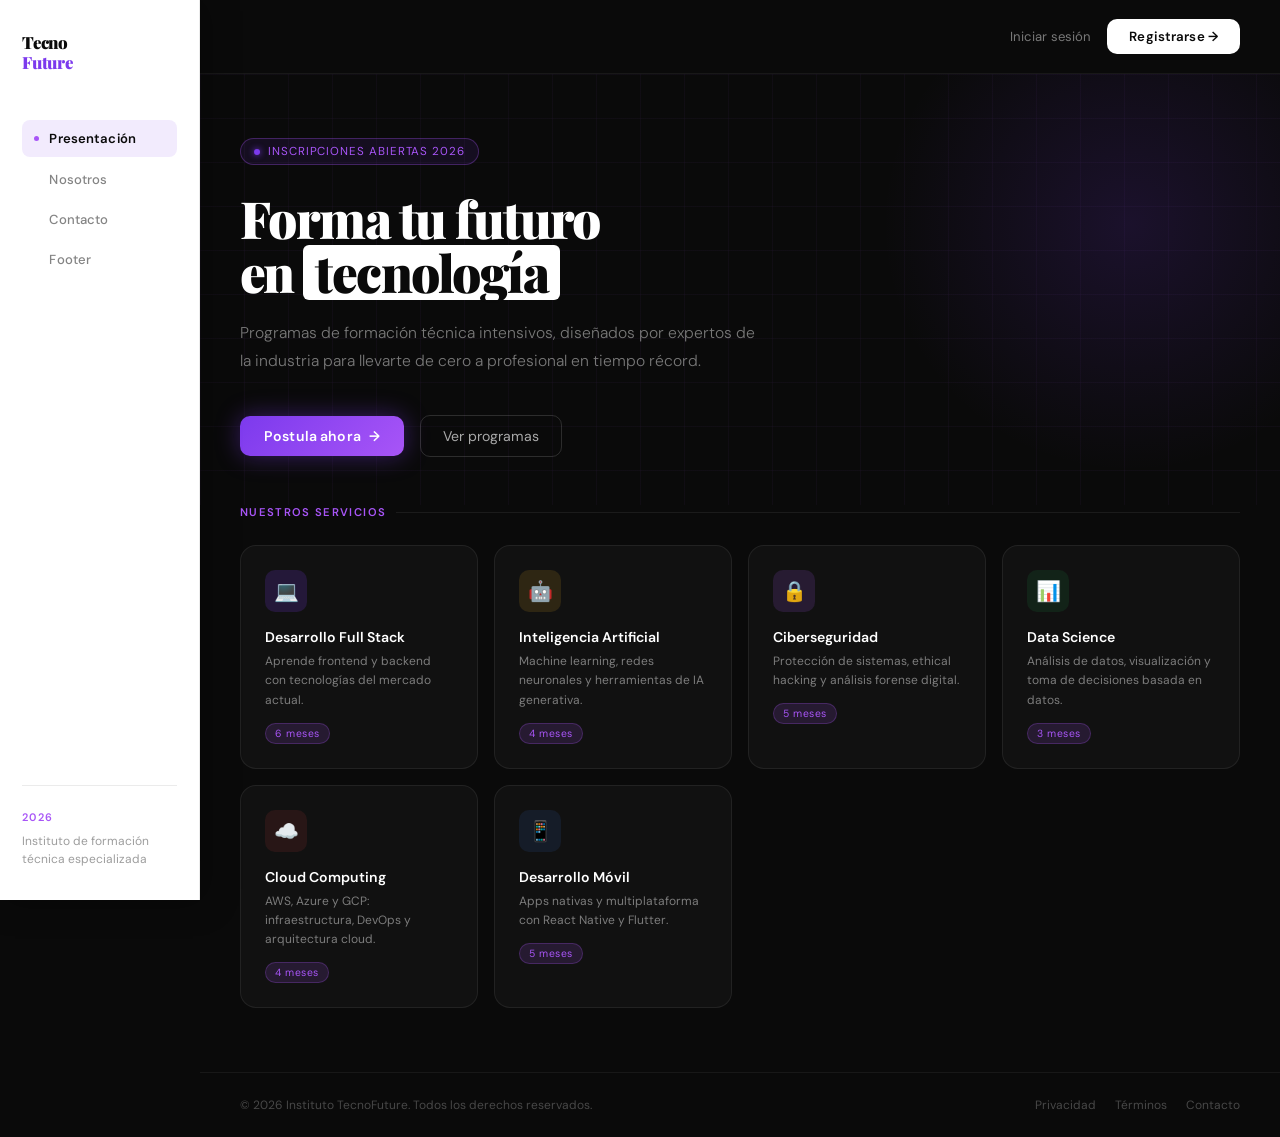
==== commit 30a8b09f: "Merge branch 'main' of https://github.com/dreikodev/escuela-virtual into servicios" ====
--- a/index.html
+++ b/index.html
@@ -4,7 +4,417 @@
   <meta charset="UTF-8">
   <meta name="viewport" content="width=device-width, initial-scale=1.0">
   <title>Instituto TecnoFuture</title>
-  <link rel="stylesheet" href="css/styles.css">
+  <link href="https://fonts.googleapis.com/css2?family=Playfair+Display:wght@700;900&family=DM+Sans:opsz,wght@9..40,300;9..40,400;9..40,500;9..40,600&display=swap" rel="stylesheet">
+  <style>
+    :root {
+      --purple:  #230443;
+      --vivid:   #7c3aed;
+      --glow:    #a855f7;
+      --white:   #ffffff;
+      --offwhite:#f4f0fa;
+      --black:   #0a0a0a;
+      --gray:    #1a1a2e;
+      --muted:   rgba(255,255,255,0.45);
+    }
+
+    *, *::before, *::after { margin:0; padding:0; box-sizing:border-box; }
+
+    body {
+      background: var(--black);
+      font-family: 'DM Sans', sans-serif;
+      color: var(--white);
+      min-height: 100vh;
+      display: flex;
+      overflow: hidden;
+    }
+
+    /* ══════════════════════════════
+       SIDEBAR NAV — izquierda fija
+    ══════════════════════════════ */
+    .sidebar-nav {
+      position: fixed;
+      top: 0; left: 0;
+      width: 200px;
+      height: 100vh;
+      background: var(--white);
+      border-right: 1px solid rgba(0,0,0,0.08);
+      display: flex;
+      flex-direction: column;
+      padding: 2rem 1.4rem;
+      z-index: 50;
+      box-shadow: 4px 0 32px rgba(0,0,0,0.35);
+    }
+
+    .sidebar-logo {
+      font-family: 'Playfair Display', serif;
+      font-size: 1.05rem;
+      font-weight: 900;
+      color: var(--black);
+      letter-spacing: -.02em;
+      margin-bottom: 3rem;
+      line-height: 1.2;
+    }
+    .sidebar-logo em {
+      font-style: normal;
+      color: var(--vivid);
+      display: block;
+    }
+
+    .sidebar-links {
+      display: flex;
+      flex-direction: column;
+      gap: .2rem;
+      flex: 1;
+    }
+    .sidebar-links a {
+      display: flex;
+      align-items: center;
+      gap: 10px;
+      color: rgba(10,10,10,0.5);
+      text-decoration: none;
+      font-size: .82rem;
+      font-weight: 500;
+      padding: 10px 12px;
+      border-radius: 8px;
+      transition: all .2s;
+      letter-spacing: .01em;
+    }
+    .sidebar-links a .dot-nav {
+      width: 5px; height: 5px;
+      border-radius: 50%;
+      background: var(--glow);
+      opacity: 0;
+      transition: opacity .2s;
+      flex-shrink: 0;
+    }
+    .sidebar-links a:hover {
+      color: var(--black);
+      background: rgba(124,58,237,0.08);
+    }
+    .sidebar-links a:hover .dot-nav { opacity: 1; }
+    .sidebar-links a.active {
+      color: var(--black);
+      background: rgba(124,58,237,0.1);
+      font-weight: 600;
+    }
+    .sidebar-links a.active .dot-nav { opacity: 1; }
+
+    .sidebar-bottom {
+      padding-top: 1.5rem;
+      border-top: 1px solid rgba(0,0,0,0.08);
+    }
+    .sidebar-tag {
+      font-size: .68rem;
+      color: var(--glow);
+      letter-spacing: .1em;
+      text-transform: uppercase;
+      font-weight: 600;
+      margin-bottom: .5rem;
+    }
+    .sidebar-inst {
+      font-size: .75rem;
+      color: rgba(10,10,10,0.4);
+      line-height: 1.5;
+    }
+
+    /* ══════════════════════════════
+       MAIN — contenido principal
+    ══════════════════════════════ */
+    .main {
+      margin-left: 200px;
+      flex: 1;
+      min-height: 100vh;
+      display: grid;
+      grid-template-rows: auto 1fr auto;
+      overflow-y: auto;
+      background: var(--black);
+    }
+
+    /* ── TOPBAR ── */
+    .topbar {
+      display: flex;
+      align-items: center;
+      justify-content: flex-end;
+      padding: 1.2rem 2.5rem;
+      gap: 1rem;
+      border-bottom: 1px solid rgba(255,255,255,0.06);
+    }
+    .topbar-link {
+      font-size: .82rem;
+      color: var(--muted);
+      text-decoration: none;
+      transition: color .2s;
+    }
+    .topbar-link:hover { color: var(--white); }
+
+    .btn-register {
+      display: inline-flex;
+      align-items: center;
+      gap: 8px;
+      padding: 9px 22px;
+      border-radius: 10px;
+      font-size: .83rem;
+      font-weight: 600;
+      text-decoration: none;
+      background: var(--white);
+      color: var(--black);
+      transition: background .2s, transform .2s, box-shadow .2s;
+      letter-spacing: .01em;
+    }
+    .btn-register:hover {
+      background: var(--offwhite);
+      transform: translateY(-1px);
+      box-shadow: 0 8px 24px rgba(255,255,255,0.12);
+    }
+
+    /* ── HERO SECTION ── */
+    .hero {
+      padding: 4rem 2.5rem 3rem;
+      display: flex;
+      flex-direction: column;
+      justify-content: center;
+      position: relative;
+      overflow: hidden;
+    }
+
+    /* Grid decorativo de fondo */
+    .hero::before {
+      content: '';
+      position: absolute; inset: 0;
+      background-image:
+        linear-gradient(rgba(168,85,247,0.04) 1px, transparent 1px),
+        linear-gradient(90deg, rgba(168,85,247,0.04) 1px, transparent 1px);
+      background-size: 44px 44px;
+      pointer-events: none;
+    }
+
+    /* Orbe */
+    .hero::after {
+      content: '';
+      position: absolute;
+      width: 500px; height: 500px;
+      border-radius: 50%;
+      background: radial-gradient(circle, rgba(124,58,237,0.15) 0%, transparent 70%);
+      top: -100px; right: -100px;
+      animation: float 10s ease-in-out infinite;
+      pointer-events: none;
+    }
+    @keyframes float {
+      0%,100% { transform: translateY(0) scale(1); }
+      50%      { transform: translateY(30px) scale(1.04); }
+    }
+
+    .hero-inner { position: relative; z-index: 1; max-width: 680px; }
+
+    .hero-badge {
+      display: inline-flex;
+      align-items: center;
+      gap: 8px;
+      padding: 5px 13px;
+      border: 1px solid rgba(168,85,247,.3);
+      border-radius: 100px;
+      font-size: .72rem;
+      letter-spacing: .08em;
+      text-transform: uppercase;
+      color: var(--glow);
+      background: rgba(124,58,237,.1);
+      margin-bottom: 1.6rem;
+    }
+    .pulse {
+      width: 6px; height: 6px; border-radius: 50%;
+      background: var(--vivid); box-shadow: 0 0 6px var(--vivid);
+      animation: pulse 2s ease-in-out infinite;
+    }
+    @keyframes pulse { 0%,100%{opacity:1} 50%{opacity:.2} }
+
+    .hero h1 {
+      font-family: 'Playfair Display', serif;
+      font-size: clamp(2.6rem, 4vw, 4rem);
+      font-weight: 900;
+      line-height: 1.06;
+      letter-spacing: -.03em;
+      margin-bottom: 1.2rem;
+      color: var(--white);
+    }
+    .hero h1 .white-block {
+      display: inline-block;
+      background: var(--white);
+      color: var(--black);
+      padding: 0 12px;
+      border-radius: 6px;
+    }
+
+    .hero-sub {
+      font-size: .98rem;
+      font-weight: 300;
+      color: var(--muted);
+      line-height: 1.8;
+      max-width: 520px;
+      margin-bottom: 2.5rem;
+    }
+
+    .hero-ctas {
+      display: flex;
+      align-items: center;
+      gap: 1rem;
+      flex-wrap: wrap;
+    }
+    .btn-primary {
+      display: inline-flex;
+      align-items: center;
+      gap: 8px;
+      padding: 11px 24px;
+      border-radius: 10px;
+      font-size: .88rem;
+      font-weight: 600;
+      text-decoration: none;
+      background: linear-gradient(135deg, var(--vivid), var(--glow));
+      color: #fff;
+      box-shadow: 0 0 24px rgba(124,58,237,.4);
+      transition: transform .2s, box-shadow .2s;
+      letter-spacing: .01em;
+    }
+    .btn-primary:hover { transform: translateY(-2px); box-shadow: 0 8px 32px rgba(124,58,237,.6); }
+    .arr { transition: transform .2s; }
+    .btn-primary:hover .arr { transform: translateX(4px); }
+
+    .btn-ghost {
+      display: inline-flex;
+      align-items: center;
+      gap: 6px;
+      padding: 11px 22px;
+      border-radius: 10px;
+      font-size: .88rem;
+      font-weight: 400;
+      text-decoration: none;
+      color: rgba(255,255,255,.65);
+      border: 1px solid rgba(255,255,255,.14);
+      transition: all .2s;
+    }
+    .btn-ghost:hover { color: var(--white); border-color: rgba(255,255,255,.35); background: rgba(255,255,255,.04); }
+
+    /* ── SERVICIOS SECTION ── */
+    .servicios {
+      padding: 0 2.5rem 4rem;
+      position: relative;
+      z-index: 1;
+    }
+
+    .section-label {
+      display: flex;
+      align-items: center;
+      gap: 10px;
+      margin-bottom: 1.6rem;
+    }
+    .section-label span {
+      font-size: .7rem;
+      letter-spacing: .12em;
+      text-transform: uppercase;
+      color: var(--glow);
+      font-weight: 600;
+    }
+    .section-label::after {
+      content: '';
+      flex: 1;
+      height: 1px;
+      background: rgba(255,255,255,0.07);
+    }
+
+    .servicios-grid {
+      display: grid;
+      grid-template-columns: repeat(auto-fill, minmax(220px, 1fr));
+      gap: 1rem;
+    }
+
+    .servicio-card {
+      background: rgba(255,255,255,0.03);
+      border: 1px solid rgba(255,255,255,0.07);
+      border-radius: 16px;
+      padding: 1.5rem;
+      transition: border-color .25s, background .25s, transform .25s;
+      cursor: pointer;
+    }
+    .servicio-card:hover {
+      border-color: rgba(168,85,247,.35);
+      background: rgba(124,58,237,.06);
+      transform: translateY(-3px);
+    }
+
+    .serv-icon {
+      width: 42px; height: 42px;
+      border-radius: 10px;
+      display: grid; place-items: center;
+      font-size: 20px;
+      margin-bottom: 1rem;
+    }
+    .s1 { background: rgba(124,58,237,.18); }
+    .s2 { background: rgba(251,191,36,.12); }
+    .s3 { background: rgba(168,85,247,.14); }
+    .s4 { background: rgba(34,197,94,.1); }
+    .s5 { background: rgba(239,68,68,.1); }
+    .s6 { background: rgba(59,130,246,.1); }
+
+    .serv-nombre {
+      font-size: .88rem;
+      font-weight: 600;
+      color: var(--white);
+      margin-bottom: .4rem;
+    }
+    .serv-desc {
+      font-size: .75rem;
+      color: var(--muted);
+      line-height: 1.6;
+    }
+    .serv-tag {
+      display: inline-block;
+      margin-top: .8rem;
+      font-size: .65rem;
+      padding: 3px 9px;
+      border-radius: 100px;
+      background: rgba(168,85,247,.14);
+      border: 1px solid rgba(168,85,247,.25);
+      color: var(--glow);
+      letter-spacing: .05em;
+    }
+
+    /* ── FOOTER ── */
+    footer {
+      border-top: 1px solid rgba(255,255,255,0.06);
+      padding: 1.5rem 2.5rem;
+      display: flex;
+      align-items: center;
+      justify-content: space-between;
+      gap: 1rem;
+      flex-wrap: wrap;
+    }
+    .footer-copy {
+      font-size: .75rem;
+      color: rgba(255,255,255,.25);
+    }
+    .footer-links {
+      display: flex;
+      gap: 1.2rem;
+    }
+    .footer-links a {
+      font-size: .75rem;
+      color: rgba(255,255,255,.25);
+      text-decoration: none;
+      transition: color .2s;
+    }
+    .footer-links a:hover { color: rgba(255,255,255,.6); }
+
+    /* ── Responsive ── */
+    @media (max-width: 700px) {
+      .sidebar-nav { width: 160px; }
+      .main { margin-left: 160px; }
+      .servicios-grid { grid-template-columns: 1fr 1fr; }
+    }
+    @media (max-width: 500px) {
+      .sidebar-nav { display: none; }
+      .main { margin-left: 0; }
+      .servicios-grid { grid-template-columns: 1fr; }
+    }
+  </style>
 </head>
 <body>
 
@@ -13,16 +423,16 @@
     <div class="sidebar-logo">Tecno<em>Future</em></div>
 
     <nav class="sidebar-links">
-      <a href="index.html" class="active">
-        <span class="dot-nav"></span>Inicio
-      </a>
-      <a href="html/presentacion.html">
+      <a href="#" class="active">
         <span class="dot-nav"></span>Presentación
       </a>
-      <a href="#">
+      <a href="../html/nosotros.html">
         <span class="dot-nav"></span>Nosotros
       </a>
-      <a href="html/footer.html">
+      <a href="#">
+        <span class="dot-nav"></span>Contacto
+      </a>
+      <a href="#">
         <span class="dot-nav"></span>Footer
       </a>
     </nav>
@@ -73,14 +483,50 @@
         <span>Nuestros servicios</span>
       </div>
 
-      <div class="servicios-grid" id="preview-servicios">
-        <!-- Las 3 primeras tarjetas se renderizan desde script/servicios.js -->
-      </div>
-
-      <div class="servicios-ver-mas">
-        <a href="html/servicios.html" class="btn-ver-mas">
-          Ver todos los servicios <span class="arr">→</span>
-        </a>
+      <div class="servicios-grid">
+
+        <div class="servicio-card">
+          <div class="serv-icon s1">💻</div>
+          <div class="serv-nombre">Desarrollo Full Stack</div>
+          <div class="serv-desc">Aprende frontend y backend con tecnologías del mercado actual.</div>
+          <span class="serv-tag">6 meses</span>
+        </div>
+
+        <div class="servicio-card">
+          <div class="serv-icon s2">🤖</div>
+          <div class="serv-nombre">Inteligencia Artificial</div>
+          <div class="serv-desc">Machine learning, redes neuronales y herramientas de IA generativa.</div>
+          <span class="serv-tag">4 meses</span>
+        </div>
+
+        <div class="servicio-card">
+          <div class="serv-icon s3">🔒</div>
+          <div class="serv-nombre">Ciberseguridad</div>
+          <div class="serv-desc">Protección de sistemas, ethical hacking y análisis forense digital.</div>
+          <span class="serv-tag">5 meses</span>
+        </div>
+
+        <div class="servicio-card">
+          <div class="serv-icon s4">📊</div>
+          <div class="serv-nombre">Data Science</div>
+          <div class="serv-desc">Análisis de datos, visualización y toma de decisiones basada en datos.</div>
+          <span class="serv-tag">3 meses</span>
+        </div>
+
+        <div class="servicio-card">
+          <div class="serv-icon s5">☁️</div>
+          <div class="serv-nombre">Cloud Computing</div>
+          <div class="serv-desc">AWS, Azure y GCP: infraestructura, DevOps y arquitectura cloud.</div>
+          <span class="serv-tag">4 meses</span>
+        </div>
+
+        <div class="servicio-card">
+          <div class="serv-icon s6">📱</div>
+          <div class="serv-nombre">Desarrollo Móvil</div>
+          <div class="serv-desc">Apps nativas y multiplataforma con React Native y Flutter.</div>
+          <span class="serv-tag">5 meses</span>
+        </div>
+
       </div>
     </section>
 
@@ -96,27 +542,5 @@
 
   </div>
 
-  <script>
-    const serviciosPreview = [
-      { clase: 'c1', icono: '📊', titulo: 'Consulta de Notas',    descripcion: 'Revisa tus calificaciones y boletines por bimestre en tiempo real.',  enlace: 'Ver notas →' },
-      { clase: 'c2', icono: '📅', titulo: 'Horario de Clases',    descripcion: 'Descarga tu horario semanal actualizado con aulas y docentes.',         enlace: 'Ver horario →' },
-      { clase: 'c3', icono: '📚', titulo: 'Material Educativo',   descripcion: 'Accede a guías, separatas y recursos digitales de todos los cursos.',   enlace: 'Ver materiales →' }
-    ];
-
-    document.addEventListener('DOMContentLoaded', function () {
-      const grid = document.getElementById('preview-servicios');
-      serviciosPreview.forEach(function (s) {
-        const card = document.createElement('div');
-        card.className = 'card ' + s.clase;
-        card.innerHTML =
-          '<div class="card-icon">' + s.icono + '</div>' +
-          '<h3>' + s.titulo + '</h3>' +
-          '<p>' + s.descripcion + '</p>' +
-          '<span class="card-link">' + s.enlace + '</span>';
-        grid.appendChild(card);
-      });
-    });
-  </script>
-
 </body>
 </html>
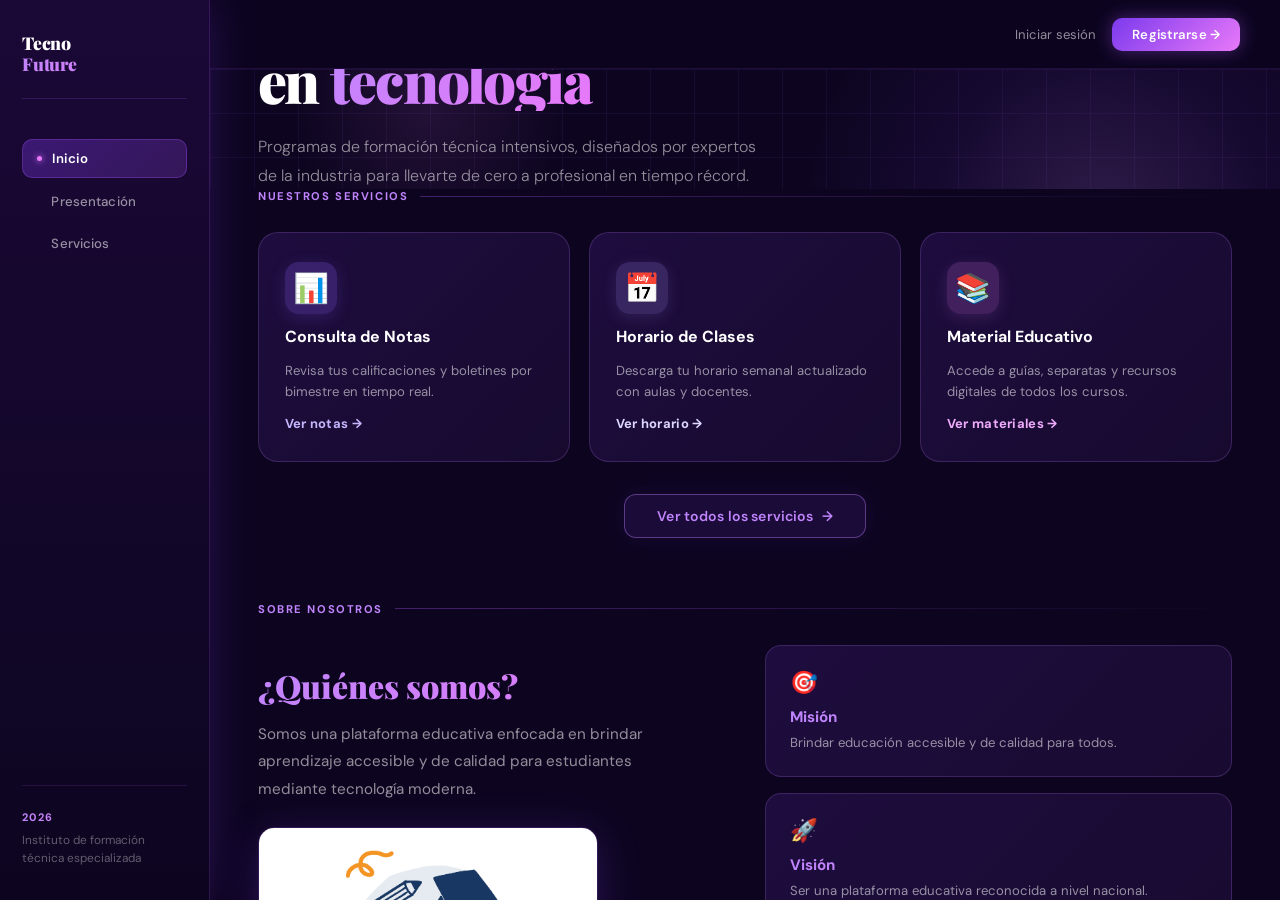
==== commit a7918566: "version final" ====
--- a/index.html
+++ b/index.html
@@ -4,417 +4,8 @@
   <meta charset="UTF-8">
   <meta name="viewport" content="width=device-width, initial-scale=1.0">
   <title>Instituto TecnoFuture</title>
-  <link href="https://fonts.googleapis.com/css2?family=Playfair+Display:wght@700;900&family=DM+Sans:opsz,wght@9..40,300;9..40,400;9..40,500;9..40,600&display=swap" rel="stylesheet">
-  <style>
-    :root {
-      --purple:  #230443;
-      --vivid:   #7c3aed;
-      --glow:    #a855f7;
-      --white:   #ffffff;
-      --offwhite:#f4f0fa;
-      --black:   #0a0a0a;
-      --gray:    #1a1a2e;
-      --muted:   rgba(255,255,255,0.45);
-    }
-
-    *, *::before, *::after { margin:0; padding:0; box-sizing:border-box; }
-
-    body {
-      background: var(--black);
-      font-family: 'DM Sans', sans-serif;
-      color: var(--white);
-      min-height: 100vh;
-      display: flex;
-      overflow: hidden;
-    }
-
-    /* ══════════════════════════════
-       SIDEBAR NAV — izquierda fija
-    ══════════════════════════════ */
-    .sidebar-nav {
-      position: fixed;
-      top: 0; left: 0;
-      width: 200px;
-      height: 100vh;
-      background: var(--white);
-      border-right: 1px solid rgba(0,0,0,0.08);
-      display: flex;
-      flex-direction: column;
-      padding: 2rem 1.4rem;
-      z-index: 50;
-      box-shadow: 4px 0 32px rgba(0,0,0,0.35);
-    }
-
-    .sidebar-logo {
-      font-family: 'Playfair Display', serif;
-      font-size: 1.05rem;
-      font-weight: 900;
-      color: var(--black);
-      letter-spacing: -.02em;
-      margin-bottom: 3rem;
-      line-height: 1.2;
-    }
-    .sidebar-logo em {
-      font-style: normal;
-      color: var(--vivid);
-      display: block;
-    }
-
-    .sidebar-links {
-      display: flex;
-      flex-direction: column;
-      gap: .2rem;
-      flex: 1;
-    }
-    .sidebar-links a {
-      display: flex;
-      align-items: center;
-      gap: 10px;
-      color: rgba(10,10,10,0.5);
-      text-decoration: none;
-      font-size: .82rem;
-      font-weight: 500;
-      padding: 10px 12px;
-      border-radius: 8px;
-      transition: all .2s;
-      letter-spacing: .01em;
-    }
-    .sidebar-links a .dot-nav {
-      width: 5px; height: 5px;
-      border-radius: 50%;
-      background: var(--glow);
-      opacity: 0;
-      transition: opacity .2s;
-      flex-shrink: 0;
-    }
-    .sidebar-links a:hover {
-      color: var(--black);
-      background: rgba(124,58,237,0.08);
-    }
-    .sidebar-links a:hover .dot-nav { opacity: 1; }
-    .sidebar-links a.active {
-      color: var(--black);
-      background: rgba(124,58,237,0.1);
-      font-weight: 600;
-    }
-    .sidebar-links a.active .dot-nav { opacity: 1; }
-
-    .sidebar-bottom {
-      padding-top: 1.5rem;
-      border-top: 1px solid rgba(0,0,0,0.08);
-    }
-    .sidebar-tag {
-      font-size: .68rem;
-      color: var(--glow);
-      letter-spacing: .1em;
-      text-transform: uppercase;
-      font-weight: 600;
-      margin-bottom: .5rem;
-    }
-    .sidebar-inst {
-      font-size: .75rem;
-      color: rgba(10,10,10,0.4);
-      line-height: 1.5;
-    }
-
-    /* ══════════════════════════════
-       MAIN — contenido principal
-    ══════════════════════════════ */
-    .main {
-      margin-left: 200px;
-      flex: 1;
-      min-height: 100vh;
-      display: grid;
-      grid-template-rows: auto 1fr auto;
-      overflow-y: auto;
-      background: var(--black);
-    }
-
-    /* ── TOPBAR ── */
-    .topbar {
-      display: flex;
-      align-items: center;
-      justify-content: flex-end;
-      padding: 1.2rem 2.5rem;
-      gap: 1rem;
-      border-bottom: 1px solid rgba(255,255,255,0.06);
-    }
-    .topbar-link {
-      font-size: .82rem;
-      color: var(--muted);
-      text-decoration: none;
-      transition: color .2s;
-    }
-    .topbar-link:hover { color: var(--white); }
-
-    .btn-register {
-      display: inline-flex;
-      align-items: center;
-      gap: 8px;
-      padding: 9px 22px;
-      border-radius: 10px;
-      font-size: .83rem;
-      font-weight: 600;
-      text-decoration: none;
-      background: var(--white);
-      color: var(--black);
-      transition: background .2s, transform .2s, box-shadow .2s;
-      letter-spacing: .01em;
-    }
-    .btn-register:hover {
-      background: var(--offwhite);
-      transform: translateY(-1px);
-      box-shadow: 0 8px 24px rgba(255,255,255,0.12);
-    }
-
-    /* ── HERO SECTION ── */
-    .hero {
-      padding: 4rem 2.5rem 3rem;
-      display: flex;
-      flex-direction: column;
-      justify-content: center;
-      position: relative;
-      overflow: hidden;
-    }
-
-    /* Grid decorativo de fondo */
-    .hero::before {
-      content: '';
-      position: absolute; inset: 0;
-      background-image:
-        linear-gradient(rgba(168,85,247,0.04) 1px, transparent 1px),
-        linear-gradient(90deg, rgba(168,85,247,0.04) 1px, transparent 1px);
-      background-size: 44px 44px;
-      pointer-events: none;
-    }
-
-    /* Orbe */
-    .hero::after {
-      content: '';
-      position: absolute;
-      width: 500px; height: 500px;
-      border-radius: 50%;
-      background: radial-gradient(circle, rgba(124,58,237,0.15) 0%, transparent 70%);
-      top: -100px; right: -100px;
-      animation: float 10s ease-in-out infinite;
-      pointer-events: none;
-    }
-    @keyframes float {
-      0%,100% { transform: translateY(0) scale(1); }
-      50%      { transform: translateY(30px) scale(1.04); }
-    }
-
-    .hero-inner { position: relative; z-index: 1; max-width: 680px; }
-
-    .hero-badge {
-      display: inline-flex;
-      align-items: center;
-      gap: 8px;
-      padding: 5px 13px;
-      border: 1px solid rgba(168,85,247,.3);
-      border-radius: 100px;
-      font-size: .72rem;
-      letter-spacing: .08em;
-      text-transform: uppercase;
-      color: var(--glow);
-      background: rgba(124,58,237,.1);
-      margin-bottom: 1.6rem;
-    }
-    .pulse {
-      width: 6px; height: 6px; border-radius: 50%;
-      background: var(--vivid); box-shadow: 0 0 6px var(--vivid);
-      animation: pulse 2s ease-in-out infinite;
-    }
-    @keyframes pulse { 0%,100%{opacity:1} 50%{opacity:.2} }
-
-    .hero h1 {
-      font-family: 'Playfair Display', serif;
-      font-size: clamp(2.6rem, 4vw, 4rem);
-      font-weight: 900;
-      line-height: 1.06;
-      letter-spacing: -.03em;
-      margin-bottom: 1.2rem;
-      color: var(--white);
-    }
-    .hero h1 .white-block {
-      display: inline-block;
-      background: var(--white);
-      color: var(--black);
-      padding: 0 12px;
-      border-radius: 6px;
-    }
-
-    .hero-sub {
-      font-size: .98rem;
-      font-weight: 300;
-      color: var(--muted);
-      line-height: 1.8;
-      max-width: 520px;
-      margin-bottom: 2.5rem;
-    }
-
-    .hero-ctas {
-      display: flex;
-      align-items: center;
-      gap: 1rem;
-      flex-wrap: wrap;
-    }
-    .btn-primary {
-      display: inline-flex;
-      align-items: center;
-      gap: 8px;
-      padding: 11px 24px;
-      border-radius: 10px;
-      font-size: .88rem;
-      font-weight: 600;
-      text-decoration: none;
-      background: linear-gradient(135deg, var(--vivid), var(--glow));
-      color: #fff;
-      box-shadow: 0 0 24px rgba(124,58,237,.4);
-      transition: transform .2s, box-shadow .2s;
-      letter-spacing: .01em;
-    }
-    .btn-primary:hover { transform: translateY(-2px); box-shadow: 0 8px 32px rgba(124,58,237,.6); }
-    .arr { transition: transform .2s; }
-    .btn-primary:hover .arr { transform: translateX(4px); }
-
-    .btn-ghost {
-      display: inline-flex;
-      align-items: center;
-      gap: 6px;
-      padding: 11px 22px;
-      border-radius: 10px;
-      font-size: .88rem;
-      font-weight: 400;
-      text-decoration: none;
-      color: rgba(255,255,255,.65);
-      border: 1px solid rgba(255,255,255,.14);
-      transition: all .2s;
-    }
-    .btn-ghost:hover { color: var(--white); border-color: rgba(255,255,255,.35); background: rgba(255,255,255,.04); }
-
-    /* ── SERVICIOS SECTION ── */
-    .servicios {
-      padding: 0 2.5rem 4rem;
-      position: relative;
-      z-index: 1;
-    }
-
-    .section-label {
-      display: flex;
-      align-items: center;
-      gap: 10px;
-      margin-bottom: 1.6rem;
-    }
-    .section-label span {
-      font-size: .7rem;
-      letter-spacing: .12em;
-      text-transform: uppercase;
-      color: var(--glow);
-      font-weight: 600;
-    }
-    .section-label::after {
-      content: '';
-      flex: 1;
-      height: 1px;
-      background: rgba(255,255,255,0.07);
-    }
-
-    .servicios-grid {
-      display: grid;
-      grid-template-columns: repeat(auto-fill, minmax(220px, 1fr));
-      gap: 1rem;
-    }
-
-    .servicio-card {
-      background: rgba(255,255,255,0.03);
-      border: 1px solid rgba(255,255,255,0.07);
-      border-radius: 16px;
-      padding: 1.5rem;
-      transition: border-color .25s, background .25s, transform .25s;
-      cursor: pointer;
-    }
-    .servicio-card:hover {
-      border-color: rgba(168,85,247,.35);
-      background: rgba(124,58,237,.06);
-      transform: translateY(-3px);
-    }
-
-    .serv-icon {
-      width: 42px; height: 42px;
-      border-radius: 10px;
-      display: grid; place-items: center;
-      font-size: 20px;
-      margin-bottom: 1rem;
-    }
-    .s1 { background: rgba(124,58,237,.18); }
-    .s2 { background: rgba(251,191,36,.12); }
-    .s3 { background: rgba(168,85,247,.14); }
-    .s4 { background: rgba(34,197,94,.1); }
-    .s5 { background: rgba(239,68,68,.1); }
-    .s6 { background: rgba(59,130,246,.1); }
-
-    .serv-nombre {
-      font-size: .88rem;
-      font-weight: 600;
-      color: var(--white);
-      margin-bottom: .4rem;
-    }
-    .serv-desc {
-      font-size: .75rem;
-      color: var(--muted);
-      line-height: 1.6;
-    }
-    .serv-tag {
-      display: inline-block;
-      margin-top: .8rem;
-      font-size: .65rem;
-      padding: 3px 9px;
-      border-radius: 100px;
-      background: rgba(168,85,247,.14);
-      border: 1px solid rgba(168,85,247,.25);
-      color: var(--glow);
-      letter-spacing: .05em;
-    }
-
-    /* ── FOOTER ── */
-    footer {
-      border-top: 1px solid rgba(255,255,255,0.06);
-      padding: 1.5rem 2.5rem;
-      display: flex;
-      align-items: center;
-      justify-content: space-between;
-      gap: 1rem;
-      flex-wrap: wrap;
-    }
-    .footer-copy {
-      font-size: .75rem;
-      color: rgba(255,255,255,.25);
-    }
-    .footer-links {
-      display: flex;
-      gap: 1.2rem;
-    }
-    .footer-links a {
-      font-size: .75rem;
-      color: rgba(255,255,255,.25);
-      text-decoration: none;
-      transition: color .2s;
-    }
-    .footer-links a:hover { color: rgba(255,255,255,.6); }
-
-    /* ── Responsive ── */
-    @media (max-width: 700px) {
-      .sidebar-nav { width: 160px; }
-      .main { margin-left: 160px; }
-      .servicios-grid { grid-template-columns: 1fr 1fr; }
-    }
-    @media (max-width: 500px) {
-      .sidebar-nav { display: none; }
-      .main { margin-left: 0; }
-      .servicios-grid { grid-template-columns: 1fr; }
-    }
-  </style>
+  <link rel="stylesheet" href="css/styles.css">
+  <link rel="stylesheet" href="css/nosotros.css">
 </head>
 <body>
 
@@ -423,17 +14,14 @@
     <div class="sidebar-logo">Tecno<em>Future</em></div>
 
     <nav class="sidebar-links">
-      <a href="#" class="active">
+      <a href="index.html" class="active">
+        <span class="dot-nav"></span>Inicio
+      </a>
+      <a href="html/presentacion.html">
         <span class="dot-nav"></span>Presentación
       </a>
-      <a href="../html/nosotros.html">
-        <span class="dot-nav"></span>Nosotros
-      </a>
-      <a href="#">
-        <span class="dot-nav"></span>Contacto
-      </a>
-      <a href="#">
-        <span class="dot-nav"></span>Footer
+      <a href="html/servicios.html">
+        <span class="dot-nav"></span>Servicios
       </a>
     </nav>
 
@@ -446,14 +34,15 @@
   <!-- ══ MAIN ══ -->
   <div class="main">
 
-    <!-- Topbar con registrar -->
+    <!-- Topbar -->
     <div class="topbar">
       <a href="#" class="topbar-link">Iniciar sesión</a>
       <a href="#" class="btn-register">Registrarse →</a>
     </div>
 
-    <!-- Hero / Presentación -->
+    <!-- ══ HERO / INICIO ══ -->
     <section class="hero">
+      <div class="hero-orbe2"></div>
       <div class="hero-inner">
         <div class="hero-badge">
           <span class="pulse"></span>
@@ -470,77 +59,139 @@
           de la industria para llevarte de cero a profesional en tiempo récord.
         </p>
 
+        <div class="hero-stats">
+          <div class="stat">
+            <span class="stat-num">+2,400</span>
+            <span class="stat-label">Estudiantes</span>
+          </div>
+          <div class="stat">
+            <span class="stat-num">8</span>
+            <span class="stat-label">Programas</span>
+          </div>
+          <div class="stat">
+            <span class="stat-num">96%</span>
+            <span class="stat-label">Empleabilidad</span>
+          </div>
+        </div>
+
         <div class="hero-ctas">
           <a href="#" class="btn-primary">Postula ahora <span class="arr">→</span></a>
-          <a href="#" class="btn-ghost">Ver programas</a>
         </div>
       </div>
     </section>
 
-    <!-- Servicios -->
+    <!-- ══ SERVICIOS PREVIEW ══ -->
     <section class="servicios">
       <div class="section-label">
         <span>Nuestros servicios</span>
       </div>
 
-      <div class="servicios-grid">
+      <div class="servicios-grid" id="preview-servicios"></div>
 
-        <div class="servicio-card">
-          <div class="serv-icon s1">💻</div>
-          <div class="serv-nombre">Desarrollo Full Stack</div>
-          <div class="serv-desc">Aprende frontend y backend con tecnologías del mercado actual.</div>
-          <span class="serv-tag">6 meses</span>
-        </div>
-
-        <div class="servicio-card">
-          <div class="serv-icon s2">🤖</div>
-          <div class="serv-nombre">Inteligencia Artificial</div>
-          <div class="serv-desc">Machine learning, redes neuronales y herramientas de IA generativa.</div>
-          <span class="serv-tag">4 meses</span>
-        </div>
-
-        <div class="servicio-card">
-          <div class="serv-icon s3">🔒</div>
-          <div class="serv-nombre">Ciberseguridad</div>
-          <div class="serv-desc">Protección de sistemas, ethical hacking y análisis forense digital.</div>
-          <span class="serv-tag">5 meses</span>
-        </div>
-
-        <div class="servicio-card">
-          <div class="serv-icon s4">📊</div>
-          <div class="serv-nombre">Data Science</div>
-          <div class="serv-desc">Análisis de datos, visualización y toma de decisiones basada en datos.</div>
-          <span class="serv-tag">3 meses</span>
-        </div>
-
-        <div class="servicio-card">
-          <div class="serv-icon s5">☁️</div>
-          <div class="serv-nombre">Cloud Computing</div>
-          <div class="serv-desc">AWS, Azure y GCP: infraestructura, DevOps y arquitectura cloud.</div>
-          <span class="serv-tag">4 meses</span>
-        </div>
-
-        <div class="servicio-card">
-          <div class="serv-icon s6">📱</div>
-          <div class="serv-nombre">Desarrollo Móvil</div>
-          <div class="serv-desc">Apps nativas y multiplataforma con React Native y Flutter.</div>
-          <span class="serv-tag">5 meses</span>
-        </div>
-
+      <div class="servicios-ver-mas">
+        <a href="html/servicios.html" class="btn-ver-mas">
+          Ver todos los servicios <span class="arr">→</span>
+        </a>
       </div>
     </section>
 
-    <!-- Footer -->
-    <footer>
-      <span class="footer-copy">© 2026 Instituto TecnoFuture. Todos los derechos reservados.</span>
-      <div class="footer-links">
-        <a href="#">Privacidad</a>
-        <a href="#">Términos</a>
-        <a href="#">Contacto</a>
+    <!-- ══ NOSOTROS ══ -->
+    <section class="nosotros">
+      <div class="section-label">
+        <span>Sobre nosotros</span>
+      </div>
+
+      <div class="nosotros-inner">
+        <div class="nosotros-texto">
+          <h2 class="nosotros-titulo">¿Quiénes somos?</h2>
+          <p class="desc">
+            Somos una plataforma educativa enfocada en brindar aprendizaje accesible
+            y de calidad para estudiantes mediante tecnología moderna.
+          </p>
+          <img src="imagenes/educativa.png" alt="educacion" class="imagen">
+        </div>
+
+        <div class="info">
+          <div class="nos-card">
+            <span class="nos-icon">🎯</span>
+            <h3>Misión</h3>
+            <p>Brindar educación accesible y de calidad para todos.</p>
+          </div>
+          <div class="nos-card">
+            <span class="nos-icon">🚀</span>
+            <h3>Visión</h3>
+            <p>Ser una plataforma educativa reconocida a nivel nacional.</p>
+          </div>
+          <div class="nos-card">
+            <span class="nos-icon">💡</span>
+            <h3>Valores</h3>
+            <p>Responsabilidad, innovación y compromiso.</p>
+          </div>
+        </div>
+      </div>
+    </section>
+
+    <!-- ══ FOOTER ══ -->
+    <footer class="footer-full">
+      <div class="footer-grid">
+        <div class="footer-col">
+          <div class="footer-logo">Tecno<em>Future</em></div>
+          <p class="footer-tagline">Formación técnica para el mundo de hoy.</p>
+        </div>
+
+        <div class="footer-col">
+          <h4>Contacto</h4>
+          <p>📧 technofuture@gmail.com</p>
+          <p>📞 987 654 321</p>
+          <p>📍 Pisco, Perú</p>
+        </div>
+
+        <div class="footer-col">
+          <h4>Horario</h4>
+          <p>Lunes – Viernes</p>
+          <p>8:00 am – 6:00 pm</p>
+        </div>
+
+        <div class="footer-col">
+          <h4>Redes Sociales</h4>
+          <p>🔵 Facebook</p>
+          <p>📸 Instagram</p>
+          <p>💼 LinkedIn</p>
+        </div>
+      </div>
+
+      <div class="footer-copy-bar">
+        <span>© 2026 Instituto TecnoFuture. Todos los derechos reservados.</span>
+        <div class="footer-links">
+          <a href="#">Privacidad</a>
+          <a href="#">Términos</a>
+        </div>
       </div>
     </footer>
 
   </div>
 
+  <script>
+    const serviciosPreview = [
+      { clase: 'c1', icono: '📊', titulo: 'Consulta de Notas',   descripcion: 'Revisa tus calificaciones y boletines por bimestre en tiempo real.', enlace: 'Ver notas →' },
+      { clase: 'c2', icono: '📅', titulo: 'Horario de Clases',   descripcion: 'Descarga tu horario semanal actualizado con aulas y docentes.',        enlace: 'Ver horario →' },
+      { clase: 'c3', icono: '📚', titulo: 'Material Educativo',  descripcion: 'Accede a guías, separatas y recursos digitales de todos los cursos.',  enlace: 'Ver materiales →' }
+    ];
+
+    document.addEventListener('DOMContentLoaded', function () {
+      const grid = document.getElementById('preview-servicios');
+      serviciosPreview.forEach(function (s) {
+        const card = document.createElement('div');
+        card.className = 'card ' + s.clase;
+        card.innerHTML =
+          '<div class="card-icon">' + s.icono + '</div>' +
+          '<h3>' + s.titulo + '</h3>' +
+          '<p>' + s.descripcion + '</p>' +
+          '<span class="card-link">' + s.enlace + '</span>';
+        grid.appendChild(card);
+      });
+    });
+  </script>
+
 </body>
 </html>
--- a/css/styles.css
+++ b/css/styles.css
@@ -0,0 +1,480 @@
+@import url('https://fonts.googleapis.com/css2?family=Playfair+Display:wght@700;900&family=DM+Sans:opsz,wght@9..40,300;9..40,400;9..40,500;9..40,600&display=swap');
+
+:root {
+  --vivid:     #7c3aed;
+  --glow:      #a855f7;
+  --bright:    #c084fc;
+  --neon:      #e879f9;
+  --white:     #ffffff;
+  --offwhite:  #f4f0fa;
+  --bg:        #0d0520;
+  --bg2:       #130a2a;
+  --muted:     rgba(255,255,255,0.55);
+  --muted2:    rgba(255,255,255,0.35);
+}
+
+*, *::before, *::after { margin:0; padding:0; box-sizing:border-box; }
+
+body {
+  background: var(--bg);
+  font-family: 'DM Sans', sans-serif;
+  color: var(--white);
+  min-height: 100vh;
+  display: flex;
+  overflow: hidden;
+  height: 100vh;
+}
+
+/* ══════════════════════════════ SIDEBAR ══════════════════════════════ */
+.sidebar-nav {
+  position: fixed;
+  top: 0; left: 0;
+  width: 210px;
+  height: 100vh;
+  background: linear-gradient(180deg, #1a0836 0%, #0d0520 100%);
+  border-right: 1px solid rgba(168,85,247,0.2);
+  display: flex;
+  flex-direction: column;
+  padding: 2rem 1.4rem;
+  z-index: 50;
+  box-shadow: 4px 0 40px rgba(124,58,237,0.2);
+}
+
+.sidebar-logo {
+  font-family: 'Playfair Display', serif;
+  font-size: 1.1rem;
+  font-weight: 900;
+  color: var(--white);
+  letter-spacing: -.02em;
+  margin-bottom: 2.5rem;
+  line-height: 1.2;
+  padding-bottom: 1.5rem;
+  border-bottom: 1px solid rgba(168,85,247,0.2);
+}
+.sidebar-logo em {
+  font-style: normal;
+  background: linear-gradient(135deg, var(--bright), var(--neon));
+  -webkit-background-clip: text;
+  -webkit-text-fill-color: transparent;
+  background-clip: text;
+  display: block;
+}
+
+.sidebar-links {
+  display: flex;
+  flex-direction: column;
+  gap: .3rem;
+  flex: 1;
+}
+.sidebar-links a {
+  display: flex;
+  align-items: center;
+  gap: 10px;
+  color: var(--muted);
+  text-decoration: none;
+  font-size: .83rem;
+  font-weight: 500;
+  padding: 10px 14px;
+  border-radius: 10px;
+  transition: all .2s;
+  letter-spacing: .01em;
+}
+.sidebar-links a .dot-nav {
+  width: 5px; height: 5px;
+  border-radius: 50%;
+  background: var(--neon);
+  box-shadow: 0 0 6px var(--neon);
+  opacity: 0;
+  transition: opacity .2s;
+  flex-shrink: 0;
+}
+.sidebar-links a:hover {
+  color: var(--white);
+  background: rgba(168,85,247,0.12);
+}
+.sidebar-links a:hover .dot-nav { opacity: 1; }
+.sidebar-links a.active {
+  color: var(--white);
+  background: linear-gradient(135deg, rgba(124,58,237,0.35), rgba(168,85,247,0.2));
+  border: 1px solid rgba(168,85,247,0.3);
+  font-weight: 600;
+}
+.sidebar-links a.active .dot-nav { opacity: 1; }
+
+.sidebar-bottom {
+  padding-top: 1.5rem;
+  border-top: 1px solid rgba(168,85,247,0.15);
+}
+.sidebar-tag {
+  font-size: .68rem;
+  background: linear-gradient(135deg, var(--bright), var(--neon));
+  -webkit-background-clip: text;
+  -webkit-text-fill-color: transparent;
+  background-clip: text;
+  letter-spacing: .1em;
+  text-transform: uppercase;
+  font-weight: 700;
+  margin-bottom: .5rem;
+}
+.sidebar-inst {
+  font-size: .74rem;
+  color: var(--muted2);
+  line-height: 1.5;
+}
+
+/* ══════════════════════════════ MAIN ══════════════════════════════ */
+.main {
+  margin-left: 210px;
+  flex: 1;
+  height: 100vh;
+  display: flex;
+  flex-direction: column;
+  overflow-y: auto;
+  background: var(--bg);
+}
+
+/* ── TOPBAR ── */
+.topbar {
+  display: flex;
+  align-items: center;
+  justify-content: flex-end;
+  padding: 1.1rem 2.5rem;
+  gap: 1rem;
+  border-bottom: 1px solid rgba(168,85,247,0.12);
+  background: rgba(13,5,32,0.85);
+  backdrop-filter: blur(12px);
+  position: sticky;
+  top: 0;
+  z-index: 10;
+}
+.topbar-link {
+  font-size: .82rem;
+  color: var(--muted);
+  text-decoration: none;
+  transition: color .2s;
+}
+.topbar-link:hover { color: var(--white); }
+
+.btn-register {
+  display: inline-flex;
+  align-items: center;
+  gap: 8px;
+  padding: 8px 20px;
+  border-radius: 10px;
+  font-size: .82rem;
+  font-weight: 600;
+  text-decoration: none;
+  background: linear-gradient(135deg, var(--vivid), var(--neon));
+  color: #fff;
+  box-shadow: 0 0 18px rgba(168,85,247,0.4);
+  transition: transform .2s, box-shadow .2s;
+  letter-spacing: .01em;
+}
+.btn-register:hover {
+  transform: translateY(-1px);
+  box-shadow: 0 6px 24px rgba(168,85,247,0.6);
+}
+
+/* ── HERO ── */
+.hero {
+  padding: 4.5rem 3rem 3rem;
+  display: flex;
+  flex-direction: column;
+  justify-content: center;
+  position: relative;
+  overflow: hidden;
+}
+
+.hero::before {
+  content: '';
+  position: absolute; inset: 0;
+  background-image:
+    linear-gradient(rgba(168,85,247,0.07) 1px, transparent 1px),
+    linear-gradient(90deg, rgba(168,85,247,0.07) 1px, transparent 1px);
+  background-size: 44px 44px;
+  pointer-events: none;
+}
+.hero::after {
+  content: '';
+  position: absolute;
+  width: 600px; height: 600px;
+  border-radius: 50%;
+  background: radial-gradient(circle, rgba(192,132,252,0.18) 0%, rgba(124,58,237,0.08) 40%, transparent 70%);
+  top: -150px; right: -120px;
+  animation: float 10s ease-in-out infinite;
+  pointer-events: none;
+}
+.hero-orbe2 {
+  position: absolute;
+  width: 280px; height: 280px;
+  border-radius: 50%;
+  background: radial-gradient(circle, rgba(232,121,249,0.1) 0%, transparent 70%);
+  bottom: -60px; left: 80px;
+  animation: float 14s ease-in-out infinite reverse;
+  pointer-events: none;
+}
+@keyframes float {
+  0%,100% { transform: translateY(0) scale(1); }
+  50%      { transform: translateY(30px) scale(1.04); }
+}
+
+.hero-inner { position: relative; z-index: 1; max-width: 700px; }
+
+.hero-badge {
+  display: inline-flex;
+  align-items: center;
+  gap: 8px;
+  padding: 6px 14px;
+  border: 1px solid rgba(232,121,249,0.4);
+  border-radius: 100px;
+  font-size: .72rem;
+  letter-spacing: .09em;
+  text-transform: uppercase;
+  color: var(--neon);
+  background: rgba(232,121,249,0.1);
+  margin-bottom: 1.8rem;
+  box-shadow: 0 0 20px rgba(232,121,249,0.1);
+}
+.pulse {
+  width: 6px; height: 6px; border-radius: 50%;
+  background: var(--neon);
+  box-shadow: 0 0 8px var(--neon);
+  animation: pulse 2s ease-in-out infinite;
+}
+@keyframes pulse { 0%,100%{opacity:1} 50%{opacity:.2} }
+
+.hero h1 {
+  font-family: 'Playfair Display', serif;
+  font-size: clamp(2.8rem, 4.5vw, 4.4rem);
+  font-weight: 900;
+  line-height: 1.06;
+  letter-spacing: -.03em;
+  margin-bottom: 1.3rem;
+  color: var(--white);
+}
+.hero h1 .white-block {
+  display: inline-block;
+  background: linear-gradient(135deg, var(--bright), var(--neon));
+  -webkit-background-clip: text;
+  -webkit-text-fill-color: transparent;
+  background-clip: text;
+}
+
+.hero-sub {
+  font-size: 1rem;
+  font-weight: 300;
+  color: var(--muted);
+  line-height: 1.85;
+  max-width: 500px;
+  margin-bottom: 2rem;
+}
+
+.hero-stats {
+  display: flex;
+  gap: 2.5rem;
+  margin-bottom: 2.5rem;
+  flex-wrap: wrap;
+}
+.stat { display: flex; flex-direction: column; gap: 3px; }
+.stat-num {
+  font-family: 'Playfair Display', serif;
+  font-size: 1.7rem;
+  font-weight: 900;
+  background: linear-gradient(135deg, var(--bright), var(--neon));
+  -webkit-background-clip: text;
+  -webkit-text-fill-color: transparent;
+  background-clip: text;
+  line-height: 1;
+}
+.stat-label {
+  font-size: .7rem;
+  color: var(--muted2);
+  letter-spacing: .05em;
+  text-transform: uppercase;
+}
+
+.hero-ctas { display: flex; align-items: center; gap: 1rem; flex-wrap: wrap; }
+
+.btn-primary {
+  display: inline-flex;
+  align-items: center;
+  gap: 8px;
+  padding: 13px 30px;
+  border-radius: 12px;
+  font-size: .9rem;
+  font-weight: 600;
+  text-decoration: none;
+  background: linear-gradient(135deg, var(--vivid), var(--neon));
+  color: #fff;
+  box-shadow: 0 0 30px rgba(168,85,247,0.45), inset 0 1px 0 rgba(255,255,255,0.15);
+  transition: transform .2s, box-shadow .2s;
+  letter-spacing: .01em;
+}
+.btn-primary:hover {
+  transform: translateY(-2px);
+  box-shadow: 0 10px 40px rgba(168,85,247,0.65);
+}
+.arr { transition: transform .2s; display: inline-block; }
+.btn-primary:hover .arr { transform: translateX(4px); }
+
+/* ── SERVICIOS ── */
+.servicios {
+  padding: 0 3rem 4rem;
+  position: relative;
+  z-index: 1;
+}
+
+.section-label {
+  display: flex;
+  align-items: center;
+  gap: 12px;
+  margin-bottom: 1.8rem;
+}
+.section-label span {
+  font-size: .7rem;
+  letter-spacing: .14em;
+  text-transform: uppercase;
+  color: var(--bright);
+  font-weight: 700;
+  white-space: nowrap;
+}
+.section-label::after {
+  content: '';
+  flex: 1;
+  height: 1px;
+  background: linear-gradient(90deg, rgba(168,85,247,0.35), transparent);
+}
+
+.servicios-grid {
+  display: grid;
+  grid-template-columns: repeat(3, 1fr);
+  gap: 1.2rem;
+}
+
+.card {
+  background: linear-gradient(135deg, rgba(124,58,237,0.15), rgba(168,85,247,0.07));
+  border: 1px solid rgba(192,132,252,0.2);
+  border-radius: 20px;
+  padding: 1.8rem 1.6rem;
+  cursor: pointer;
+  transition: transform .25s, box-shadow .25s, border-color .25s, background .25s;
+  display: flex;
+  flex-direction: column;
+  gap: .8rem;
+  position: relative;
+  overflow: hidden;
+}
+.card::before {
+  content: '';
+  position: absolute;
+  top: 0; left: 0; right: 0;
+  height: 1px;
+  background: linear-gradient(90deg, transparent, rgba(232,121,249,0.6), transparent);
+  opacity: 0;
+  transition: opacity .3s;
+}
+.card:hover {
+  transform: translateY(-6px);
+  background: linear-gradient(135deg, rgba(124,58,237,0.28), rgba(168,85,247,0.15));
+  border-color: rgba(192,132,252,0.5);
+  box-shadow: 0 16px 48px rgba(124,58,237,0.28);
+}
+.card:hover::before { opacity: 1; }
+
+.card-icon {
+  font-size: 1.8rem;
+  width: 52px; height: 52px;
+  border-radius: 14px;
+  display: grid; place-items: center;
+  flex-shrink: 0;
+}
+.c1 .card-icon { background: rgba(139,92,246,.25); box-shadow: 0 4px 16px rgba(139,92,246,.2); }
+.c2 .card-icon { background: rgba(167,139,250,.2);  box-shadow: 0 4px 16px rgba(167,139,250,.15); }
+.c3 .card-icon { background: rgba(232,121,249,.18); box-shadow: 0 4px 16px rgba(232,121,249,.15); }
+
+.card h3 { font-size: 1rem; font-weight: 700; color: var(--white); line-height: 1.3; }
+.card p  { font-size: .82rem; color: var(--muted); line-height: 1.6; flex: 1; }
+
+.card-link {
+  display: inline-flex;
+  align-items: center;
+  gap: .4rem;
+  font-size: .81rem;
+  font-weight: 700;
+  letter-spacing: .3px;
+  transition: gap .2s;
+  text-decoration: none;
+}
+.c1 .card-link { color: #c4b5fd; }
+.c2 .card-link { color: #ddd6fe; }
+.c3 .card-link { color: #f0abfc; }
+.card:hover .card-link { gap: .7rem; }
+
+/* ── VER MÁS ── */
+.servicios-ver-mas {
+  display: flex;
+  justify-content: center;
+  margin-top: 2rem;
+}
+.btn-ver-mas {
+  display: inline-flex;
+  align-items: center;
+  gap: 8px;
+  padding: 12px 32px;
+  border-radius: 12px;
+  font-size: .88rem;
+  font-weight: 600;
+  text-decoration: none;
+  border: 1px solid rgba(192,132,252,0.4);
+  color: var(--bright);
+  background: rgba(124,58,237,0.12);
+  transition: all .25s;
+  letter-spacing: .01em;
+  box-shadow: 0 0 20px rgba(124,58,237,0.1);
+}
+.btn-ver-mas:hover {
+  background: rgba(124,58,237,0.25);
+  border-color: var(--bright);
+  transform: translateY(-2px);
+  box-shadow: 0 8px 28px rgba(124,58,237,0.3);
+  color: var(--white);
+}
+.btn-ver-mas .arr { transition: transform .2s; display: inline-block; }
+.btn-ver-mas:hover .arr { transform: translateX(4px); }
+
+/* ── FOOTER ── */
+footer {
+  border-top: 1px solid rgba(168,85,247,0.12);
+  padding: 1.5rem 3rem;
+  display: flex;
+  align-items: center;
+  justify-content: space-between;
+  gap: 1rem;
+  flex-wrap: wrap;
+  background: rgba(13,5,32,0.6);
+}
+.footer-copy { font-size: .75rem; color: var(--muted2); }
+.footer-links { display: flex; gap: 1.4rem; }
+.footer-links a {
+  font-size: .75rem;
+  color: var(--muted2);
+  text-decoration: none;
+  transition: color .2s;
+}
+.footer-links a:hover { color: var(--bright); }
+
+/* ── Responsive ── */
+@media (max-width: 900px) {
+  .servicios-grid { grid-template-columns: 1fr 1fr; }
+}
+@media (max-width: 700px) {
+  .sidebar-nav { width: 170px; }
+  .main { margin-left: 170px; }
+  .hero { padding: 3rem 1.8rem 2rem; }
+  .servicios { padding: 0 1.8rem 3rem; }
+}
+@media (max-width: 500px) {
+  .sidebar-nav { display: none; }
+  .main { margin-left: 0; }
+  .servicios-grid { grid-template-columns: 1fr; }
+}
--- a/css/nosotros.css
+++ b/css/nosotros.css
@@ -0,0 +1,183 @@
+/* ══════════════════════════════
+   NOSOTROS — sección embebida
+══════════════════════════════ */
+.nosotros {
+  padding: 0 3rem 3rem;
+  position: relative;
+  z-index: 1;
+}
+
+.nosotros-inner {
+  display: grid;
+  grid-template-columns: 1fr 1fr;
+  gap: 2.5rem;
+  align-items: center;
+  max-width: 1000px;
+}
+
+.nosotros-titulo {
+  font-family: 'Playfair Display', serif;
+  font-size: clamp(1.6rem, 2.5vw, 2.4rem);
+  font-weight: 900;
+  background: linear-gradient(135deg, #c084fc, #e879f9);
+  -webkit-background-clip: text;
+  -webkit-text-fill-color: transparent;
+  background-clip: text;
+  margin-bottom: 1rem;
+  line-height: 1.15;
+}
+
+.nosotros .desc {
+  font-size: .95rem;
+  color: rgba(255,255,255,0.55);
+  line-height: 1.8;
+  margin-bottom: 1.5rem;
+  max-width: 420px;
+}
+
+.imagen {
+  width: 100%;
+  max-width: 340px;
+  border-radius: 16px;
+  border: 1px solid rgba(168,85,247,0.25);
+  box-shadow: 0 8px 40px rgba(124,58,237,0.25);
+  display: block;
+}
+
+/* Cards misión/visión/valores */
+.info {
+  display: flex;
+  flex-direction: column;
+  gap: 1rem;
+}
+
+.nos-card {
+  background: linear-gradient(135deg, rgba(124,58,237,0.15), rgba(168,85,247,0.08));
+  border: 1px solid rgba(192,132,252,0.2);
+  border-radius: 16px;
+  padding: 1.4rem 1.5rem;
+  display: flex;
+  flex-direction: column;
+  gap: .4rem;
+  transition: border-color .25s, transform .25s;
+  position: relative;
+  overflow: hidden;
+}
+.nos-card::before {
+  content: '';
+  position: absolute;
+  top: 0; left: 0; right: 0;
+  height: 1px;
+  background: linear-gradient(90deg, transparent, rgba(232,121,249,0.5), transparent);
+  opacity: 0;
+  transition: opacity .3s;
+}
+.nos-card:hover {
+  border-color: rgba(192,132,252,0.45);
+  transform: translateX(4px);
+}
+.nos-card:hover::before { opacity: 1; }
+
+.nos-icon {
+  font-size: 1.4rem;
+  margin-bottom: .2rem;
+}
+.nos-card h3 {
+  font-size: .95rem;
+  font-weight: 700;
+  color: #c084fc;
+}
+.nos-card p {
+  font-size: .82rem;
+  color: rgba(255,255,255,0.55);
+  line-height: 1.55;
+}
+
+/* ══════════════════════════════
+   FOOTER COMPLETO
+══════════════════════════════ */
+.footer-full {
+  border-top: 1px solid rgba(168,85,247,0.15);
+  background: linear-gradient(180deg, rgba(13,5,32,0.6) 0%, rgba(26,8,54,0.8) 100%);
+  padding: 3rem 3rem 0;
+}
+
+.footer-grid {
+  display: grid;
+  grid-template-columns: 1.4fr 1fr 1fr 1fr;
+  gap: 2rem;
+  margin-bottom: 2.5rem;
+}
+
+.footer-logo {
+  font-family: 'Playfair Display', serif;
+  font-size: 1.15rem;
+  font-weight: 900;
+  color: #fff;
+  margin-bottom: .6rem;
+  letter-spacing: -.02em;
+}
+.footer-logo em {
+  font-style: normal;
+  background: linear-gradient(135deg, #c084fc, #e879f9);
+  -webkit-background-clip: text;
+  -webkit-text-fill-color: transparent;
+  background-clip: text;
+}
+
+.footer-tagline {
+  font-size: .8rem;
+  color: rgba(255,255,255,0.35);
+  line-height: 1.6;
+  max-width: 180px;
+}
+
+.footer-col h4 {
+  font-size: .78rem;
+  font-weight: 700;
+  color: #c084fc;
+  letter-spacing: .1em;
+  text-transform: uppercase;
+  margin-bottom: 1rem;
+}
+.footer-col p {
+  font-size: .8rem;
+  color: rgba(255,255,255,0.4);
+  line-height: 2;
+}
+
+.footer-copy-bar {
+  border-top: 1px solid rgba(168,85,247,0.1);
+  padding: 1.2rem 0;
+  display: flex;
+  align-items: center;
+  justify-content: space-between;
+  gap: 1rem;
+  flex-wrap: wrap;
+}
+.footer-copy-bar span {
+  font-size: .74rem;
+  color: rgba(255,255,255,0.25);
+}
+.footer-links {
+  display: flex;
+  gap: 1.4rem;
+}
+.footer-links a {
+  font-size: .74rem;
+  color: rgba(255,255,255,0.25);
+  text-decoration: none;
+  transition: color .2s;
+}
+.footer-links a:hover { color: #c084fc; }
+
+/* ── Responsive ── */
+@media (max-width: 900px) {
+  .nosotros-inner { grid-template-columns: 1fr; }
+  .footer-grid { grid-template-columns: 1fr 1fr; }
+}
+@media (max-width: 600px) {
+  .nosotros { padding: 0 1.8rem 2rem; }
+  .footer-full { padding: 2rem 1.8rem 0; }
+  .footer-grid { grid-template-columns: 1fr; gap: 1.5rem; }
+}
